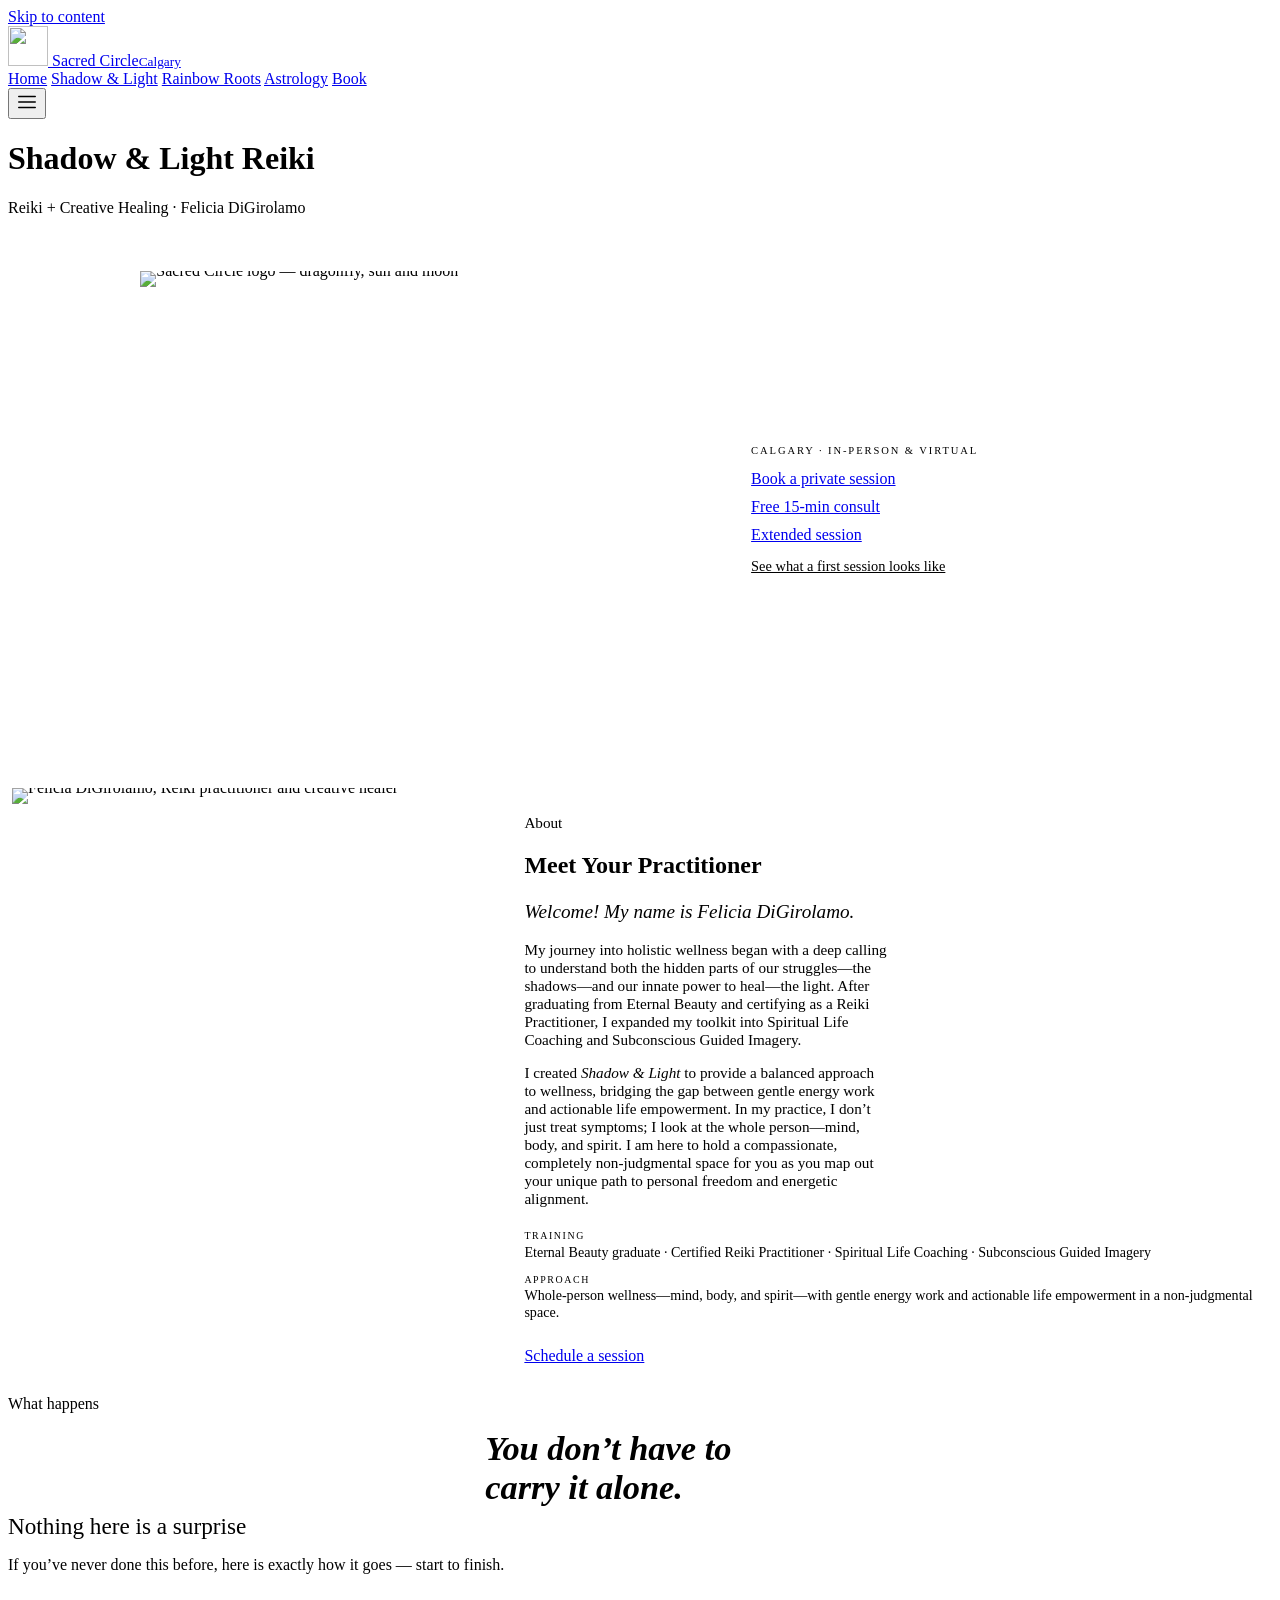
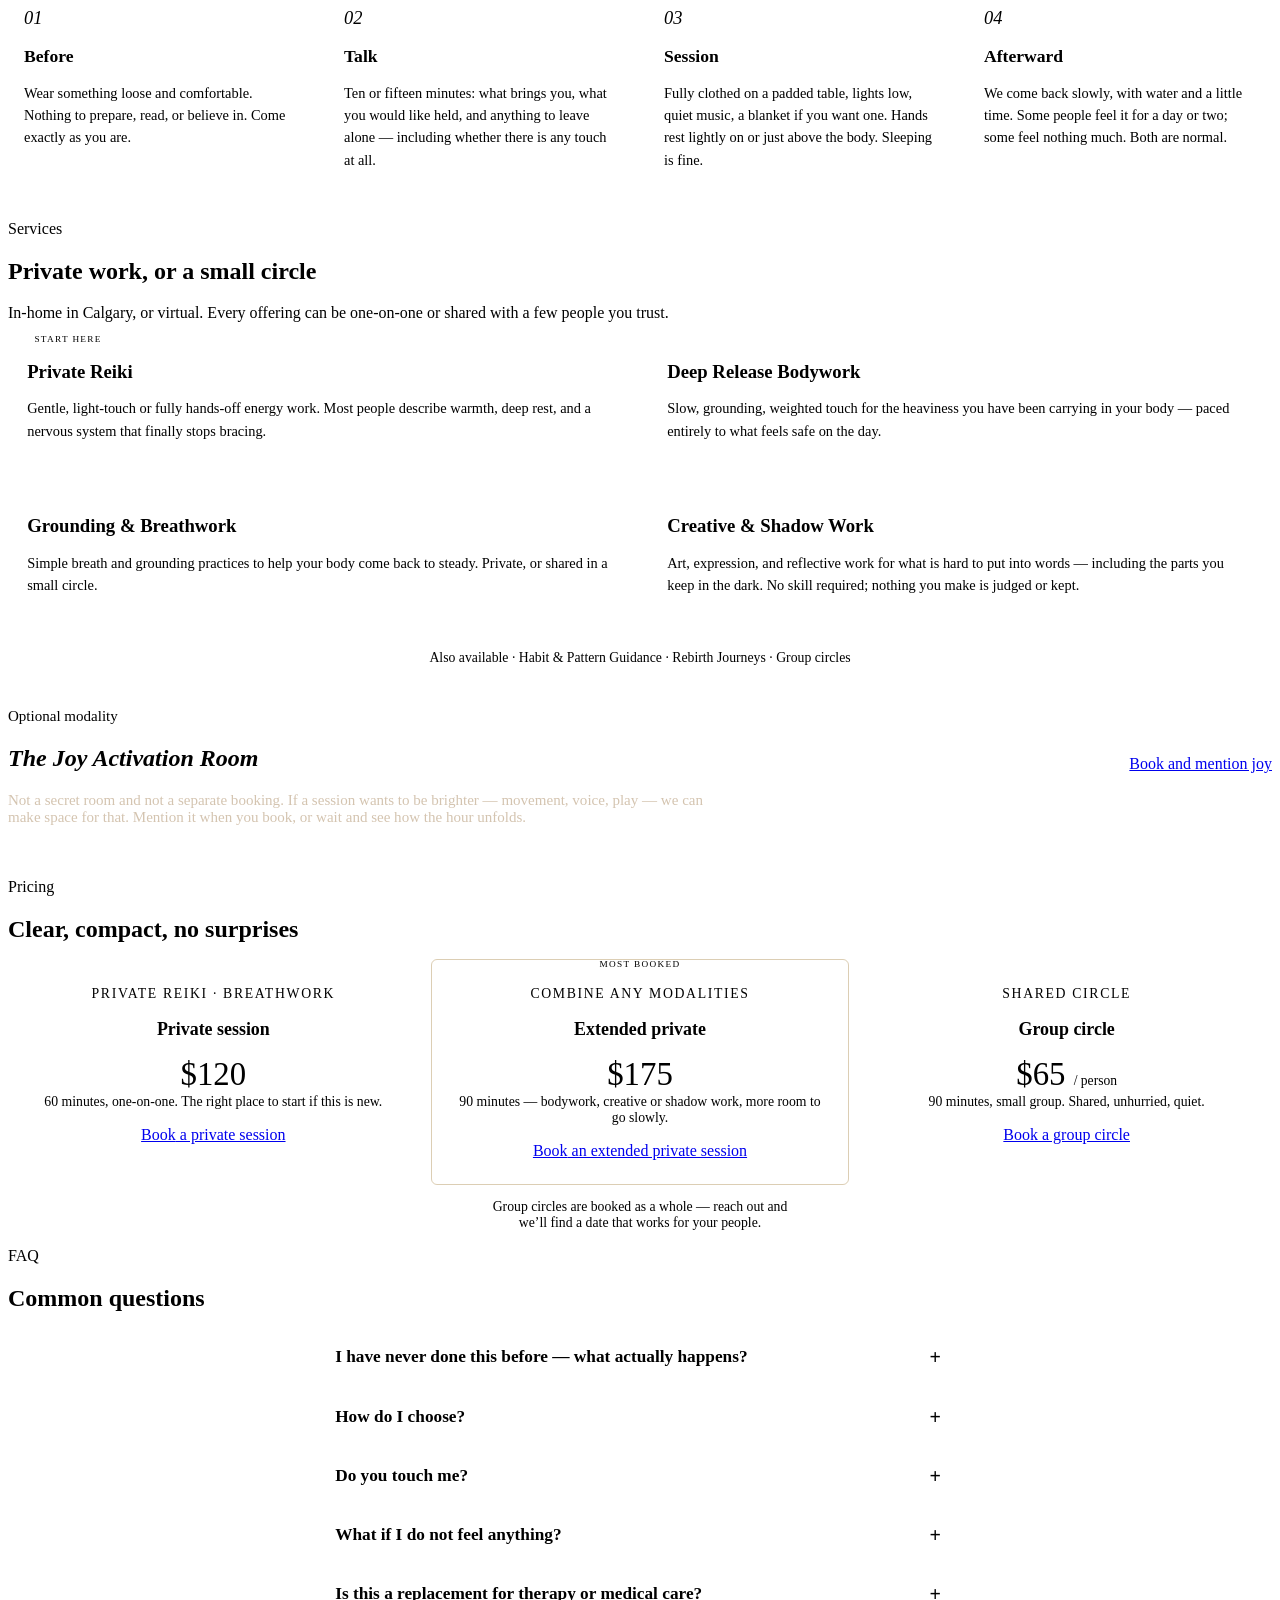
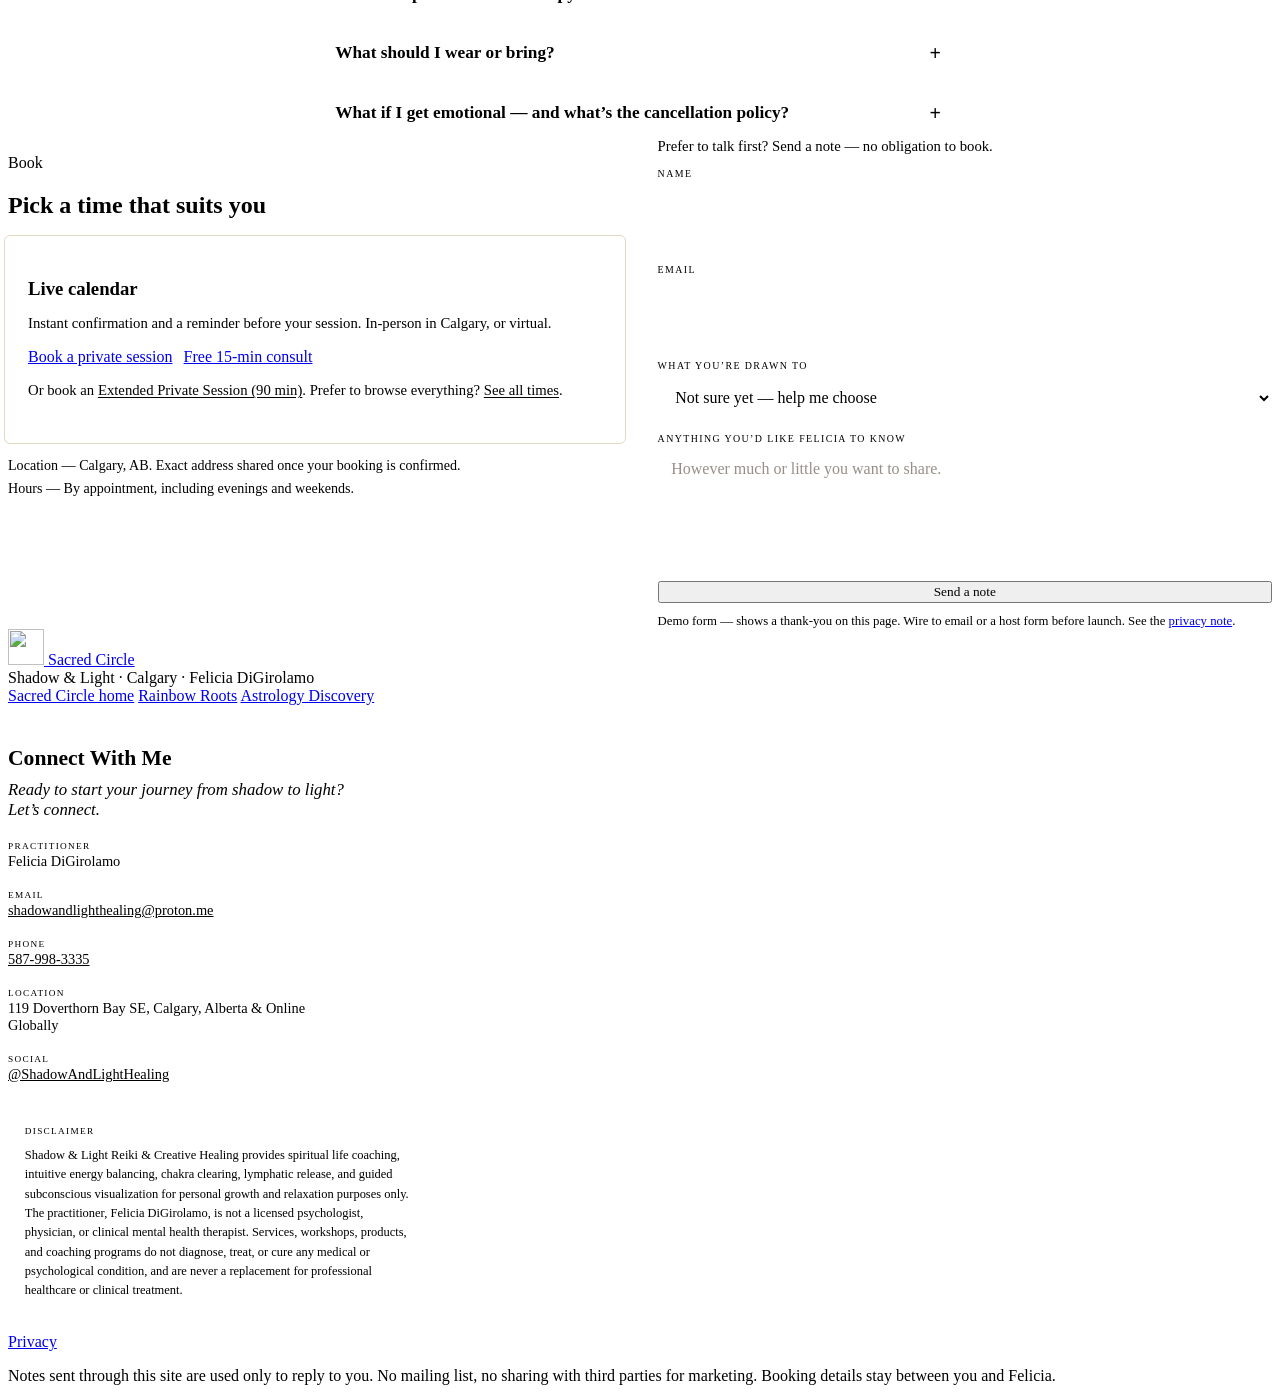
==== index.html @ b830b864 "Initial Sacred Circle site" ====
<!DOCTYPE html>
<html lang="en-CA">
<head>
<meta charset="utf-8">
<meta name="viewport" content="width=device-width, initial-scale=1">
<title>Shadow &amp; Light Reiki — Sacred Circle · Calgary</title>
<meta name="description" content="Trauma-informed Reiki, creative release, and grounding work in Calgary. Private sessions and small group circles with Felicia DiGirolamo. In-person and virtual.">
<meta name="theme-color" content="#ede2d0">
<link rel="icon" href="../assets/logo-sacred-circle-nav.jpeg" type="image/jpeg">
<link rel="preconnect" href="https://fonts.googleapis.com">
<link rel="preconnect" href="https://fonts.gstatic.com" crossorigin>
<link href="https://fonts.googleapis.com/css2?family=Cinzel:wght@400;500&family=Cormorant+Garamond:ital,wght@0,400;0,500;0,600;1,400;1,500;1,600&family=Jost:wght@300;400;500;600&display=swap" rel="stylesheet">
<link rel="stylesheet" href="../assets/site.css">
<style>

.sec-head .promise{font-style:italic;font-size:clamp(1.55rem,3.4vw,2.15rem);max-width:18ch;margin:0 auto .35rem}
.sec-head .subhead{font-family:var(--serif);font-weight:500;font-size:clamp(1.15rem,2.4vw,1.45rem);margin:.35rem auto .65rem;color:var(--ink)}
.hero{position:relative;text-align:left;padding:clamp(1.4rem,4vw,2.4rem) 0 clamp(1.6rem,4vw,2.2rem);min-height:0;overflow:hidden;background:var(--parchment)}
.hero-stage{width:var(--shell);margin:0 auto;display:grid;grid-template-columns:minmax(0,1.15fr) minmax(0,.85fr);gap:clamp(1.2rem,4vw,2.4rem);align-items:center}
.hero-logo{margin:0;line-height:0}
.hero-logo img{width:min(440px,100%);height:auto;display:block;margin-inline:auto}
.hero-copy{position:relative;z-index:1;padding:0;display:flex;flex-direction:column;align-items:flex-start;gap:.85rem}
.hero-actions{display:flex;flex-direction:column;gap:.65rem;align-items:stretch;width:100%;max-width:20rem;margin:0}
.hero-actions .btn{width:100%;justify-content:center}
.book-actions{display:flex;gap:.7rem;flex-wrap:wrap;margin-top:.15rem}
.book-alt{margin:.85rem 0 0;font-size:.88rem;color:var(--muted);line-height:1.55}
.book-alt a{color:var(--gold-deep);text-underline-offset:2px}
.hero-meta{margin:0;font-family:var(--display);font-size:.66rem;letter-spacing:.18em;text-transform:uppercase;color:var(--gold-deep)}
.hero-soft{margin:0;font-size:.9rem}
.hero-soft a{color:var(--gold-deep);font-weight:500}
.first{background:linear-gradient(180deg,var(--parchment) 0%,var(--parchment-2) 40%,var(--parchment-2) 70%,var(--parchment) 100%)}
.steps{display:grid;grid-template-columns:repeat(4,1fr);gap:1rem;list-style:none;padding:0;margin:0;counter-reset:step}
.step{padding:1.1rem 1rem 1.15rem;background:var(--cream);border:1px solid var(--line);border-radius:2px;box-shadow:none}
.step::before{counter-increment:step;content:counter(step,decimal-leading-zero);font-family:var(--serif);font-style:italic;font-size:1.15rem;color:var(--gold-mid);display:block;margin-bottom:.25rem}
.step h3{margin-bottom:.35rem;font-size:1.1rem}
.step p{color:var(--muted);font-size:.9rem;line-height:1.55}
.about{background:var(--parchment)}
.about-grid{display:grid;grid-template-columns:minmax(0,.78fr) minmax(0,1.22fr);gap:clamp(1.4rem,4vw,2.4rem);align-items:center}
.portrait{position:relative;margin:4px;border:1px solid var(--gold-mid);outline:1px solid var(--gold-mid);outline-offset:4px;background:var(--parchment-2);line-height:0;overflow:hidden}
.portrait-img{width:100%;height:auto;aspect-ratio:4/5;object-fit:cover;object-position:center 18%;display:block}
.about p{max-width:48ch;color:var(--ink);font-size:.95rem}
.about .lede-about{font-family:var(--serif);font-style:italic;font-size:1.2rem;line-height:1.4;color:var(--ink);margin-bottom:.85rem}
.meta-list{margin:1rem 0 1.2rem;padding:0;list-style:none;font-size:.88rem;color:var(--muted)}
.meta-list li{padding:.4rem 0;border-top:1px solid var(--line-soft)}
.meta-list li:last-child{border-bottom:1px solid var(--line-soft)}
.meta-list strong{display:block;font-family:var(--display);font-size:.62rem;letter-spacing:.16em;text-transform:uppercase;color:var(--gold-deep);font-weight:500;margin-bottom:.15rem}
.meta-list em{font-style:italic;color:var(--olive)}
.services{background:linear-gradient(180deg,var(--parchment) 0%,var(--parchment-2) 35%,var(--parchment-2) 100%)}
.svc-grid{display:grid;grid-template-columns:repeat(2,1fr);gap:1rem}
.svc{position:relative;background:var(--cream);border:1px solid var(--line);padding:1.25rem 1.2rem 1.3rem;border-radius:2px}
.svc--start{border-color:var(--gold-mid);background:linear-gradient(165deg,var(--cream-hi),var(--cream));box-shadow:var(--shadow)}
.svc-badge{position:absolute;top:-.55rem;left:1rem;background:var(--gold-deep);color:var(--cream-hi);font-family:var(--display);font-size:.58rem;letter-spacing:.14em;text-transform:uppercase;padding:.28rem .65rem;border-radius:2px;font-weight:500;border:1px solid var(--gold-mid)}
.svc h3{margin:.15rem 0 .4rem}
.svc p{color:var(--muted);font-size:.9rem;line-height:1.55}
.also{text-align:center;margin:1.15rem 0 0;font-size:.86rem;color:var(--muted)}
.also span{color:var(--gold-deep)}
.joy{background:radial-gradient(ellipse 50% 80% at 15% 50%,rgba(201,162,75,.18),transparent 60%),radial-gradient(ellipse 40% 70% at 90% 40%,rgba(232,196,176,.1),transparent 55%),linear-gradient(180deg,var(--charcoal-warm),var(--charcoal));color:var(--parchment);padding:clamp(1.7rem,4vw,2.25rem) 0}
.joy .eyebrow{color:var(--gold)}
.joy h2{color:var(--cream-hi);font-style:italic}
.joy-in{display:flex;align-items:center;justify-content:space-between;gap:1.4rem}
.joy-copy{max-width:44rem}
.joy p{color:#D4C4B0;font-size:.94rem;margin:.4rem 0 0}
.pricing{background:var(--parchment)}
.price-grid{display:grid;grid-template-columns:repeat(3,1fr);gap:1rem}
.price{background:var(--cream);border:1px solid var(--line);padding:1.4rem 1.1rem 1.3rem;text-align:center;border-radius:2px;position:relative}
.price--featured{border:1px solid var(--gold-mid);outline:1px solid rgba(154,116,40,.35);outline-offset:3px;background:linear-gradient(180deg,var(--cream-hi),var(--cream));box-shadow:var(--shadow)}
.price-tag{position:absolute;top:-.55rem;left:50%;transform:translateX(-50%);background:var(--gold-deep);color:var(--cream-hi);font-family:var(--display);font-size:.58rem;letter-spacing:.14em;text-transform:uppercase;padding:.28rem .7rem;border-radius:2px;white-space:nowrap;border:1px solid var(--gold-mid)}
.price h3{font-size:1.12rem}
.price-amt{font-family:var(--serif);font-size:2.05rem;margin:.25rem 0 .2rem;color:var(--ink);line-height:1}
.price-amt span{font-size:.85rem;color:var(--muted)}
.price p{color:var(--muted);font-size:.86rem;margin:0 0 1rem}
.price-map{font-family:var(--display);font-size:.58rem;letter-spacing:.12em;text-transform:uppercase;color:var(--gold-deep);margin:0 0 .35rem}
.price-note{text-align:center;color:var(--muted);font-size:.86rem;margin:1.15rem auto 0;max-width:46ch}
.faq{background:linear-gradient(180deg,var(--parchment) 0%,var(--parchment-2) 50%,var(--parchment) 100%)}
.faq-wrap{max-width:40rem;margin-inline:auto;display:flex;flex-direction:column;gap:.55rem}
.faq-item{background:var(--cream);border:1px solid var(--line);border-radius:2px;padding:0 .95rem}
.faq-item:focus-within{border-color:var(--gold-mid);box-shadow:0 0 0 1px rgba(154,116,40,.25)}
.faq-q{width:100%;display:flex;justify-content:space-between;align-items:center;gap:1.2rem;text-align:left;background:none;border:0;padding:.95rem 0;cursor:pointer;font-family:var(--serif);font-weight:600;font-size:1.08rem;color:var(--ink);min-height:48px}
.faq-q:hover{color:var(--gold-deep)}
.faq-q:focus-visible{outline:2px solid var(--gold-mid);outline-offset:2px}
.faq-ico{color:var(--gold-mid);font-size:1.25rem;line-height:1;flex:none;width:1.2rem;text-align:center}
.faq-a{color:var(--muted);font-size:.94rem;line-height:1.65;margin:0 0 .95rem;max-width:58ch}
.faq-a[hidden]{display:none}
.faq-item h3{margin:0;font-size:inherit;font-weight:inherit}
.book{background:linear-gradient(180deg,var(--parchment),rgba(232,196,176,.35) 45%,var(--parchment-2))}
.book-grid{display:grid;grid-template-columns:1fr 1fr;gap:clamp(1.3rem,4vw,2.2rem);align-items:start}
.cal-card{background:var(--cream-hi);border:1px solid var(--gold-mid);outline:1px solid rgba(154,116,40,.28);outline-offset:3px;padding:1.3rem 1.25rem 1.35rem;border-radius:2px}
.cal-card h3{margin-bottom:.35rem}
.cal-card p{color:var(--muted);font-size:.92rem;margin-bottom:1rem}
.field{display:flex;flex-direction:column;gap:.3rem;margin-bottom:.85rem}
.field label{font-family:var(--display);font-size:.62rem;letter-spacing:.14em;text-transform:uppercase;color:var(--gold-deep)}
.field input,.field select,.field textarea{font-family:var(--sans);font-size:1rem;padding:.7rem .85rem;border:1px solid var(--line);background:var(--cream);border-radius:2px;color:var(--ink);min-height:44px;width:100%;transition:border-color .15s ease,box-shadow .15s ease}
.field input:focus,.field select:focus,.field textarea:focus{outline:none;border-color:var(--gold-mid);box-shadow:0 0 0 2px rgba(154,116,40,.22)}
.field input::placeholder,.field textarea::placeholder{color:rgba(95,83,70,.65)}
.field textarea{resize:vertical;min-height:96px}
.form-btn{width:100%;font-family:var(--sans)}
.form-note{font-size:.8rem;color:var(--muted);margin:.7rem 0 0}
.sent{background:var(--cream);border:1px solid var(--gold-mid);padding:1.3rem 1.2rem;border-radius:2px;color:var(--ink)}
.sent[hidden]{display:none}
.sent h3{margin-bottom:.4rem}
.detail{margin-top:1.1rem;font-size:.88rem;color:var(--muted);display:flex;flex-direction:column;gap:.35rem}
.detail strong{color:var(--ink);font-weight:500}
@media (max-width:860px){
  .steps{grid-template-columns:repeat(2,1fr)}
  .about-grid,.book-grid,.joy-in,.price-grid{grid-template-columns:1fr}
  .joy-in{align-items:flex-start}
  .price--featured{outline-offset:2px}
}
@media (max-width:720px){
  .svc-grid,.steps{grid-template-columns:1fr}
  .hero-stage{grid-template-columns:1fr;text-align:center}
  .hero-copy{align-items:center}
  .hero-actions{max-width:22rem;margin-inline:auto}
  .hero-actions .btn{width:100%}
  .portrait{outline-offset:3px;margin:3px}
}


.snl-legals{margin-top:1.35rem;padding-top:1.2rem;border-top:1px solid var(--line-soft)}
.snl-legals h2{font-family:var(--serif);font-size:1.35rem;margin:0 0 .55rem;font-weight:600}
.snl-legals .lede{font-family:var(--serif);font-style:italic;font-size:1.05rem;margin:0 0 1rem;color:var(--ink);max-width:42ch}
.snl-contact{list-style:none;padding:0;margin:0 0 1.25rem;display:grid;gap:.55rem;font-size:.9rem;color:var(--muted);max-width:46ch}
.snl-contact li{padding:.35rem 0;border-top:1px solid var(--line-soft)}
.snl-contact li:last-child{border-bottom:1px solid var(--line-soft)}
.snl-contact strong{display:block;font-family:var(--display);font-size:.58rem;letter-spacing:.14em;text-transform:uppercase;color:var(--gold-deep);font-weight:500;margin-bottom:.12rem}
.snl-contact a{color:var(--gold-deep)}
.snl-disclaimer{margin:0;padding:1rem 1.05rem;background:var(--cream);border:1px solid var(--line);border-radius:2px;font-size:.78rem;line-height:1.55;color:var(--muted);max-width:62ch}
.snl-disclaimer strong{display:block;font-family:var(--display);font-size:.58rem;letter-spacing:.14em;text-transform:uppercase;color:var(--gold-deep);font-weight:500;margin-bottom:.45rem}

</style>
</head>
<body>
<a class="skip" href="#main">Skip to content</a>
<div class="grain" aria-hidden="true"></div>

<header class="nav">
  <div class="nav-in">
    <a class="brand" href="../index.html" aria-label="Sacred Circle, home">
      <img src="../assets/logo-sacred-circle-nav.jpeg" width="40" height="40" alt="">
      <span class="brand-txt">Sacred Circle<small>Calgary</small></span>
    </a>
    <nav class="nav-links" aria-label="Main">
      <a href="../index.html">Home</a>
      <a href="index.html" aria-current="page">Shadow &amp; Light</a>
      <a href="../rainbow-roots/index.html">Rainbow Roots</a>
      <a href="../astrology/index.html">Astrology</a>
      <a class="nav-cta" href="#book">Book</a>
    </nav>
    <button class="burger" type="button" id="burger" aria-label="Open menu" aria-expanded="false" aria-controls="mobile-panel">
      <svg viewBox="0 0 24 24" width="22" height="22" fill="none" stroke="currentColor" stroke-width="1.6" aria-hidden="true">
        <path d="M3 6h18M3 12h18M3 18h18" stroke-linecap="round"/>
      </svg>
    </button>
  </div>
  <div class="mobile-panel" id="mobile-panel" hidden>
    <div class="shell">
      <a href="../index.html">Home</a>
      <a href="index.html" aria-current="page">Shadow &amp; Light</a>
      <a href="../rainbow-roots/index.html">Rainbow Roots</a>
      <a href="../astrology/index.html">Astrology</a>
      <a href="#first">What happens</a>
      <a href="#about">About</a>
      <a href="#services">Services</a>
      <a href="#pricing">Pricing</a>
      <a href="#book">Book a session</a>
    </div>
  </div>
</header>

<div class="biz-bar">
  <div class="biz-bar-in">
    <h1>Shadow &amp; Light Reiki</h1>
    <p class="promise-line">Reiki + Creative Healing · Felicia DiGirolamo</p>
  </div>
</div>

<main id="main">

  <section class="hero" id="top">
    <div class="hero-stage">
      <figure class="hero-logo">
        <img src="../assets/brand.jpeg" width="740" height="803" alt="Sacred Circle logo — dragonfly, sun and moon">
      </figure>
      <div class="hero-copy">
        <p class="hero-meta">Calgary · In-person &amp; virtual</p>
        <div class="hero-actions">
          <a class="btn btn-solid" href="https://cal.com/shadowandlight/private-session" target="_blank" rel="noopener noreferrer">Book a private session</a>
          <a class="btn btn-ghost" href="https://cal.com/shadowandlight/15min" target="_blank" rel="noopener noreferrer">Free 15‑min consult</a>
          <a class="btn btn-ghost" href="https://cal.com/shadowandlight/extended-private-session" target="_blank" rel="noopener noreferrer">Extended session</a>
        </div>
        <p class="hero-soft"><a href="#first">See what a first session looks like</a></p>
      </div>
    </div>
  </section>

  <section class="about" id="about">
    <div class="shell about-grid">
      <div class="portrait">
        <img class="portrait-img" src="../assets/felicia.jpg" width="640" height="800" alt="Felicia DiGirolamo, Reiki practitioner and creative healer">
      </div>
      <div>
        <p class="eyebrow">About</p>
        <h2>Meet Your Practitioner</h2>
        <p class="lede-about">Welcome! My name is Felicia DiGirolamo.</p>
        <p>My journey into holistic wellness began with a deep calling to understand both the hidden parts of our struggles&mdash;the shadows&mdash;and our innate power to heal&mdash;the light. After graduating from Eternal Beauty and certifying as a Reiki Practitioner, I expanded my toolkit into Spiritual Life Coaching and Subconscious Guided Imagery.</p>
        <p>I created <em>Shadow &amp; Light</em> to provide a balanced approach to wellness, bridging the gap between gentle energy work and actionable life empowerment. In my practice, I don&rsquo;t just treat symptoms; I look at the whole person&mdash;mind, body, and spirit. I am here to hold a compassionate, completely non-judgmental space for you as you map out your unique path to personal freedom and energetic alignment.</p>
        <ul class="meta-list">
          <li>
            <strong>Training</strong>
            Eternal Beauty graduate · Certified Reiki Practitioner · Spiritual Life Coaching · Subconscious Guided Imagery
          </li>
          <li>
            <strong>Approach</strong>
            Whole-person wellness&mdash;mind, body, and spirit&mdash;with gentle energy work and actionable life empowerment in a non-judgmental space.
          </li>
        </ul>
        <a class="btn btn-solid" href="#book">Schedule a session</a>
      </div>
    </div>
  </section>

  <section class="first" id="first">
    <div class="shell">
      <div class="sec-head">
        <p class="eyebrow">What happens</p>
        <h2 class="promise">You don&rsquo;t have to carry it alone.</h2>
        <div class="ornament" aria-hidden="true"><i></i><b></b><i></i></div>
        <h3 class="subhead">Nothing here is a surprise</h3>
        <p>If you’ve never done this before, here is exactly how it goes — start to finish.</p>
      </div>
      <ol class="steps">
        <li class="step">
          <h3>Before</h3>
          <p>Wear something loose and comfortable. Nothing to prepare, read, or believe in. Come exactly as you are.</p>
        </li>
        <li class="step">
          <h3>Talk</h3>
          <p>Ten or fifteen minutes: what brings you, what you would like held, and anything to leave alone — including whether there is any touch at all.</p>
        </li>
        <li class="step">
          <h3>Session</h3>
          <p>Fully clothed on a padded table, lights low, quiet music, a blanket if you want one. Hands rest lightly on or just above the body. Sleeping is fine.</p>
        </li>
        <li class="step">
          <h3>Afterward</h3>
          <p>We come back slowly, with water and a little time. Some people feel it for a day or two; some feel nothing much. Both are normal.</p>
        </li>
      </ol>
    </div>
  </section>

  <section class="services" id="services">
    <div class="shell">
      <div class="sec-head">
        <p class="eyebrow">Services</p>
        <h2>Private work, or a small circle</h2>
        <div class="ornament" aria-hidden="true"><i></i><b></b><i></i></div>
        <p>In-home in Calgary, or virtual. Every offering can be one-on-one or shared with a few people you trust.</p>
      </div>
      <div class="svc-grid">
        <article class="svc svc--start">
          <span class="svc-badge">Start here</span>
          <h3>Private Reiki</h3>
          <p>Gentle, light-touch or fully hands-off energy work. Most people describe warmth, deep rest, and a nervous system that finally stops bracing.</p>
        </article>
        <article class="svc">
          <h3>Deep Release Bodywork</h3>
          <p>Slow, grounding, weighted touch for the heaviness you have been carrying in your body — paced entirely to what feels safe on the day.</p>
        </article>
        <article class="svc">
          <h3>Grounding &amp; Breathwork</h3>
          <p>Simple breath and grounding practices to help your body come back to steady. Private, or shared in a small circle.</p>
        </article>
        <article class="svc">
          <h3>Creative &amp; Shadow Work</h3>
          <p>Art, expression, and reflective work for what is hard to put into words — including the parts you keep in the dark. No skill required; nothing you make is judged or kept.</p>
        </article>
      </div>
      <p class="also">Also available <span>·</span> Habit &amp; Pattern Guidance <span>·</span> Rebirth Journeys <span>·</span> Group circles</p>
    </div>
  </section>

  <section class="joy" aria-labelledby="joy-title">
    <div class="shell joy-in">
      <div class="joy-copy">
        <p class="eyebrow">Optional modality</p>
        <h2 id="joy-title">The Joy Activation Room</h2>
        <p>Not a secret room and not a separate booking. If a session wants to be brighter — movement, voice, play — we can make space for that. Mention it when you book, or wait and see how the hour unfolds.</p>
      </div>
      <a class="btn btn-on-dark" href="#book">Book and mention joy</a>
    </div>
  </section>

  <section class="pricing" id="pricing">
    <div class="shell">
      <div class="sec-head">
        <p class="eyebrow">Pricing</p>
        <h2>Clear, compact, no surprises</h2>
        <div class="ornament" aria-hidden="true"><i></i><b></b><i></i></div>
      </div>
      <div class="price-grid">
        <div class="price">
          <p class="price-map">Private Reiki · Breathwork</p>
          <h3>Private session</h3>
          <div class="price-amt">$120</div>
          <p>60 minutes, one-on-one. The right place to start if this is new.</p>
          <a class="btn btn-ghost" href="https://cal.com/shadowandlight/private-session" target="_blank" rel="noopener noreferrer">Book<span class="vh"> a private session</span></a>
        </div>
        <div class="price price--featured">
          <div class="price-tag">Most booked</div>
          <p class="price-map">Combine any modalities</p>
          <h3>Extended private</h3>
          <div class="price-amt">$175</div>
          <p>90 minutes — bodywork, creative or shadow work, more room to go slowly.</p>
          <a class="btn btn-solid" href="https://cal.com/shadowandlight/extended-private-session" target="_blank" rel="noopener noreferrer">Book<span class="vh"> an extended private session</span></a>
        </div>
        <div class="price">
          <p class="price-map">Shared circle</p>
          <h3>Group circle</h3>
          <div class="price-amt">$65 <span>/ person</span></div>
          <p>90 minutes, small group. Shared, unhurried, quiet.</p>
          <a class="btn btn-ghost" href="#book">Book<span class="vh"> a group circle</span></a>
        </div>
      </div>
      <p class="price-note">Group circles are booked as a whole — reach out and we’ll find a date that works for your people.</p>
    </div>
  </section>

  <section class="faq" id="faq">
    <div class="shell">
      <div class="sec-head">
        <p class="eyebrow">FAQ</p>
        <h2>Common questions</h2>
        <div class="ornament" aria-hidden="true"><i></i><b></b><i></i></div>
      </div>
      <div class="faq-wrap">
        <div class="faq-item">
          <h3><button class="faq-q" type="button" aria-expanded="false" aria-controls="faq-a-1">
            <span>I have never done this before — what actually happens?</span>
            <span class="faq-ico" aria-hidden="true">+</span>
          </button></h3>
          <p class="faq-a" id="faq-a-1" hidden>You stay fully clothed on a padded table with the lights low and quiet music playing. We talk for ten or fifteen minutes first, then the hands-on part runs about forty-five minutes, then we come back slowly. That is the whole thing.</p>
        </div>
        <div class="faq-item">
          <h3><button class="faq-q" type="button" aria-expanded="false" aria-controls="faq-a-2">
            <span>How do I choose?</span>
            <span class="faq-ico" aria-hidden="true">+</span>
          </button></h3>
          <p class="faq-a" id="faq-a-2" hidden>If this is new, start with a 60-minute private Reiki session. If you already know you want more time — or to combine bodywork, breath, creative or shadow work — book the 90-minute extended session. Group circles are for a few people who want to share the room. Unsure? Send a note and Felicia will help you pick.</p>
        </div>
        <div class="faq-item">
          <h3><button class="faq-q" type="button" aria-expanded="false" aria-controls="faq-a-3">
            <span>Do you touch me?</span>
            <span class="faq-ico" aria-hidden="true">+</span>
          </button></h3>
          <p class="faq-a" id="faq-a-3" hidden>Only if you want me to, and only where you have agreed. Reiki works with hands resting lightly on the body, hovering just above it, or entirely hands-off — all three are equally valid. You can change your mind partway through and we simply adjust.</p>
        </div>
        <div class="faq-item">
          <h3><button class="faq-q" type="button" aria-expanded="false" aria-controls="faq-a-4">
            <span>What if I do not feel anything?</span>
            <span class="faq-ico" aria-hidden="true">+</span>
          </button></h3>
          <p class="faq-a" id="faq-a-4" hidden>That happens often and it is completely fine. Some people feel warmth, tingling, heaviness, or tears; others just feel like they had a very good nap. You do not need a dramatic experience for the session to have been worthwhile.</p>
        </div>
        <div class="faq-item">
          <h3><button class="faq-q" type="button" aria-expanded="false" aria-controls="faq-a-5">
            <span>Is this a replacement for therapy or medical care?</span>
            <span class="faq-ico" aria-hidden="true">+</span>
          </button></h3>
          <p class="faq-a" id="faq-a-5" hidden>No — and I will never suggest otherwise. This work sits alongside medical, psychological, and physiotherapy care rather than replacing any of it. If something comes up that belongs with a licensed professional, I will say so plainly.</p>
        </div>
        <div class="faq-item">
          <h3><button class="faq-q" type="button" aria-expanded="false" aria-controls="faq-a-6">
            <span>What should I wear or bring?</span>
            <span class="faq-ico" aria-hidden="true">+</span>
          </button></h3>
          <p class="faq-a" id="faq-a-6" hidden>Comfortable, loose clothing you can lie down in. Shoes, glasses, and bulky jewellery come off. Bring water for afterward if you like — otherwise, nothing at all.</p>
        </div>
        <div class="faq-item">
          <h3><button class="faq-q" type="button" aria-expanded="false" aria-controls="faq-a-7">
            <span>What if I get emotional — and what’s the cancellation policy?</span>
            <span class="faq-ico" aria-hidden="true">+</span>
          </button></h3>
          <p class="faq-a" id="faq-a-7" hidden>Tears, shaking, laughing, or going very quiet are all ordinary ways a body lets go. We can pause or stop whenever you want. For cancellations, twenty-four hours’ notice is appreciated so the time can be offered to someone else. Life happens — if something goes sideways, just tell me.</p>
        </div>
      </div>
    </div>
  </section>

  <section class="book" id="book">
    <div class="shell book-grid">
      <div>
        <p class="eyebrow">Book</p>
        <h2>Pick a time that suits you</h2>
        <div class="ornament" aria-hidden="true" style="justify-content:flex-start;margin:.7rem 0 1rem"><i></i><b></b><i></i></div>
        <div class="cal-card">
          <h3>Live calendar</h3>
          <p>Instant confirmation and a reminder before your session. In-person in Calgary, or virtual.</p>
          <div class="book-actions">
            <a class="btn btn-solid" href="https://cal.com/shadowandlight/private-session" target="_blank" rel="noopener noreferrer">Book a private session</a>
            <a class="btn btn-ghost" href="https://cal.com/shadowandlight/15min" target="_blank" rel="noopener noreferrer">Free 15‑min consult</a>
          </div>
          <p class="book-alt">Or book an <a href="https://cal.com/shadowandlight/extended-private-session" target="_blank" rel="noopener noreferrer">Extended Private Session (90&nbsp;min)</a>. Prefer to browse everything? <a href="https://cal.com/shadowandlight" target="_blank" rel="noopener noreferrer">See all times</a>.</p>
        </div>
        <div class="detail">
          <div><strong>Location</strong> — Calgary, AB. Exact address shared once your booking is confirmed.</div>
          <div><strong>Hours</strong> — By appointment, including evenings and weekends.</div>
        </div>
      </div>
      <div>
        <div class="sent" id="form-sent" hidden tabindex="-1">
          <h3>Thank you</h3>
          <p>Felicia will reach out soon. If it’s easier, you’re always welcome to book directly using the calendar.</p>
        </div>
        <form id="contact-form">
          <p style="margin:0 0 .85rem;color:var(--muted);font-size:.92rem">Prefer to talk first? Send a note — no obligation to book.</p>
          <div class="field">
            <label for="f-name">Name</label>
            <input id="f-name" name="name" type="text" autocomplete="name" required>
          </div>
          <div class="field">
            <label for="f-email">Email</label>
            <input id="f-email" name="email" type="email" autocomplete="email" required>
          </div>
          <div class="field">
            <label for="f-session">What you’re drawn to</label>
            <select id="f-session" name="session">
              <option value="">Not sure yet — help me choose</option>
              <option value="reiki">Private Reiki</option>
              <option value="extended">Extended private (combine modalities)</option>
              <option value="bodywork">Deep Release Bodywork</option>
              <option value="breathwork">Grounding &amp; Breathwork</option>
              <option value="creative">Creative &amp; Shadow Work</option>
              <option value="joy">Joy Activation Room</option>
              <option value="group">Group circle</option>
            </select>
          </div>
          <div class="field">
            <label for="f-msg">Anything you’d like Felicia to know</label>
            <textarea id="f-msg" name="message" rows="3" placeholder="However much or little you want to share."></textarea>
          </div>
          <button class="btn btn-solid form-btn" type="submit" id="form-btn">Send a note</button>
          <p class="form-note">Demo form — shows a thank-you on this page. Wire to email or a host form before launch. See the <a href="#privacy">privacy note</a>.</p>
        </form>
      </div>
    </div>
  </section>
</main>

<footer class="foot">
  <div class="shell">
    <div class="foot-top">
      <a class="foot-brand" href="../index.html">
        <img src="../assets/logo-sacred-circle-nav.jpeg" width="36" height="36" alt="">
        <span>Sacred Circle</span>
      </a>
      <div class="foot-meta">Shadow &amp; Light · Calgary · Felicia DiGirolamo</div>
    </div>
    <nav class="foot-nav" aria-label="Footer">
      <a href="../index.html">Sacred Circle home</a>
      <a href="../rainbow-roots/index.html">Rainbow Roots</a>
      <a href="../astrology/index.html">Astrology Discovery</a>
    </nav>

    <div class="snl-legals" id="connect">
      <h2>Connect With Me</h2>
      <p class="lede">Ready to start your journey from shadow to light? Let&rsquo;s connect.</p>
      <ul class="snl-contact">
        <li>
          <strong>Practitioner</strong>
          Felicia DiGirolamo
        </li>
        <li>
          <strong>Email</strong>
          <a href="mailto:shadowandlighthealing@proton.me">shadowandlighthealing@proton.me</a>
        </li>
        <li>
          <strong>Phone</strong>
          <a href="tel:+15879983335">587-998-3335</a>
        </li>
        <li>
          <strong>Location</strong>
          119 Doverthorn Bay SE, Calgary, Alberta &amp; Online Globally
        </li>
        <li>
          <strong>Social</strong>
          <a href="https://www.instagram.com/ShadowAndLightHealing" target="_blank" rel="noopener noreferrer">@ShadowAndLightHealing</a>
        </li>
      </ul>
      <p class="snl-disclaimer" id="disclaimer">
        <strong>Disclaimer</strong>
        Shadow &amp; Light Reiki &amp; Creative Healing provides spiritual life coaching, intuitive energy balancing, chakra clearing, lymphatic release, and guided subconscious visualization for personal growth and relaxation purposes only. The practitioner, Felicia DiGirolamo, is not a licensed psychologist, physician, or clinical mental health therapist. Services, workshops, products, and coaching programs do not diagnose, treat, or cure any medical or psychological condition, and are never a replacement for professional healthcare or clinical treatment.
      </p>
    </div>

    <p class="foot-privacy"><a href="#privacy">Privacy</a></p>
    <div id="privacy">
      Notes sent through this site are used only to reply to you. No mailing list, no sharing with third parties for marketing. Booking details stay between you and Felicia.
    </div>
  </div>
</footer>

<script src="../assets/nav.js"></script>
<script>
(function () {
  'use strict';
  var questions = Array.prototype.slice.call(document.querySelectorAll('.faq-q'));
  questions.forEach(function (btn) {
    btn.addEventListener('click', function () {
      var wasOpen = btn.getAttribute('aria-expanded') === 'true';
      questions.forEach(function (other) {
        other.setAttribute('aria-expanded', 'false');
        other.querySelector('.faq-ico').textContent = '+';
        document.getElementById(other.getAttribute('aria-controls')).hidden = true;
      });
      if (!wasOpen) {
        btn.setAttribute('aria-expanded', 'true');
        btn.querySelector('.faq-ico').textContent = '−';
        document.getElementById(btn.getAttribute('aria-controls')).hidden = false;
      }
    });
  });
  var form = document.getElementById('contact-form');
  var sent = document.getElementById('form-sent');
  form.addEventListener('submit', function (e) {
    e.preventDefault();
    form.hidden = true;
    sent.hidden = false;
    sent.focus();
  });
})();
</script>
</body>
</html>
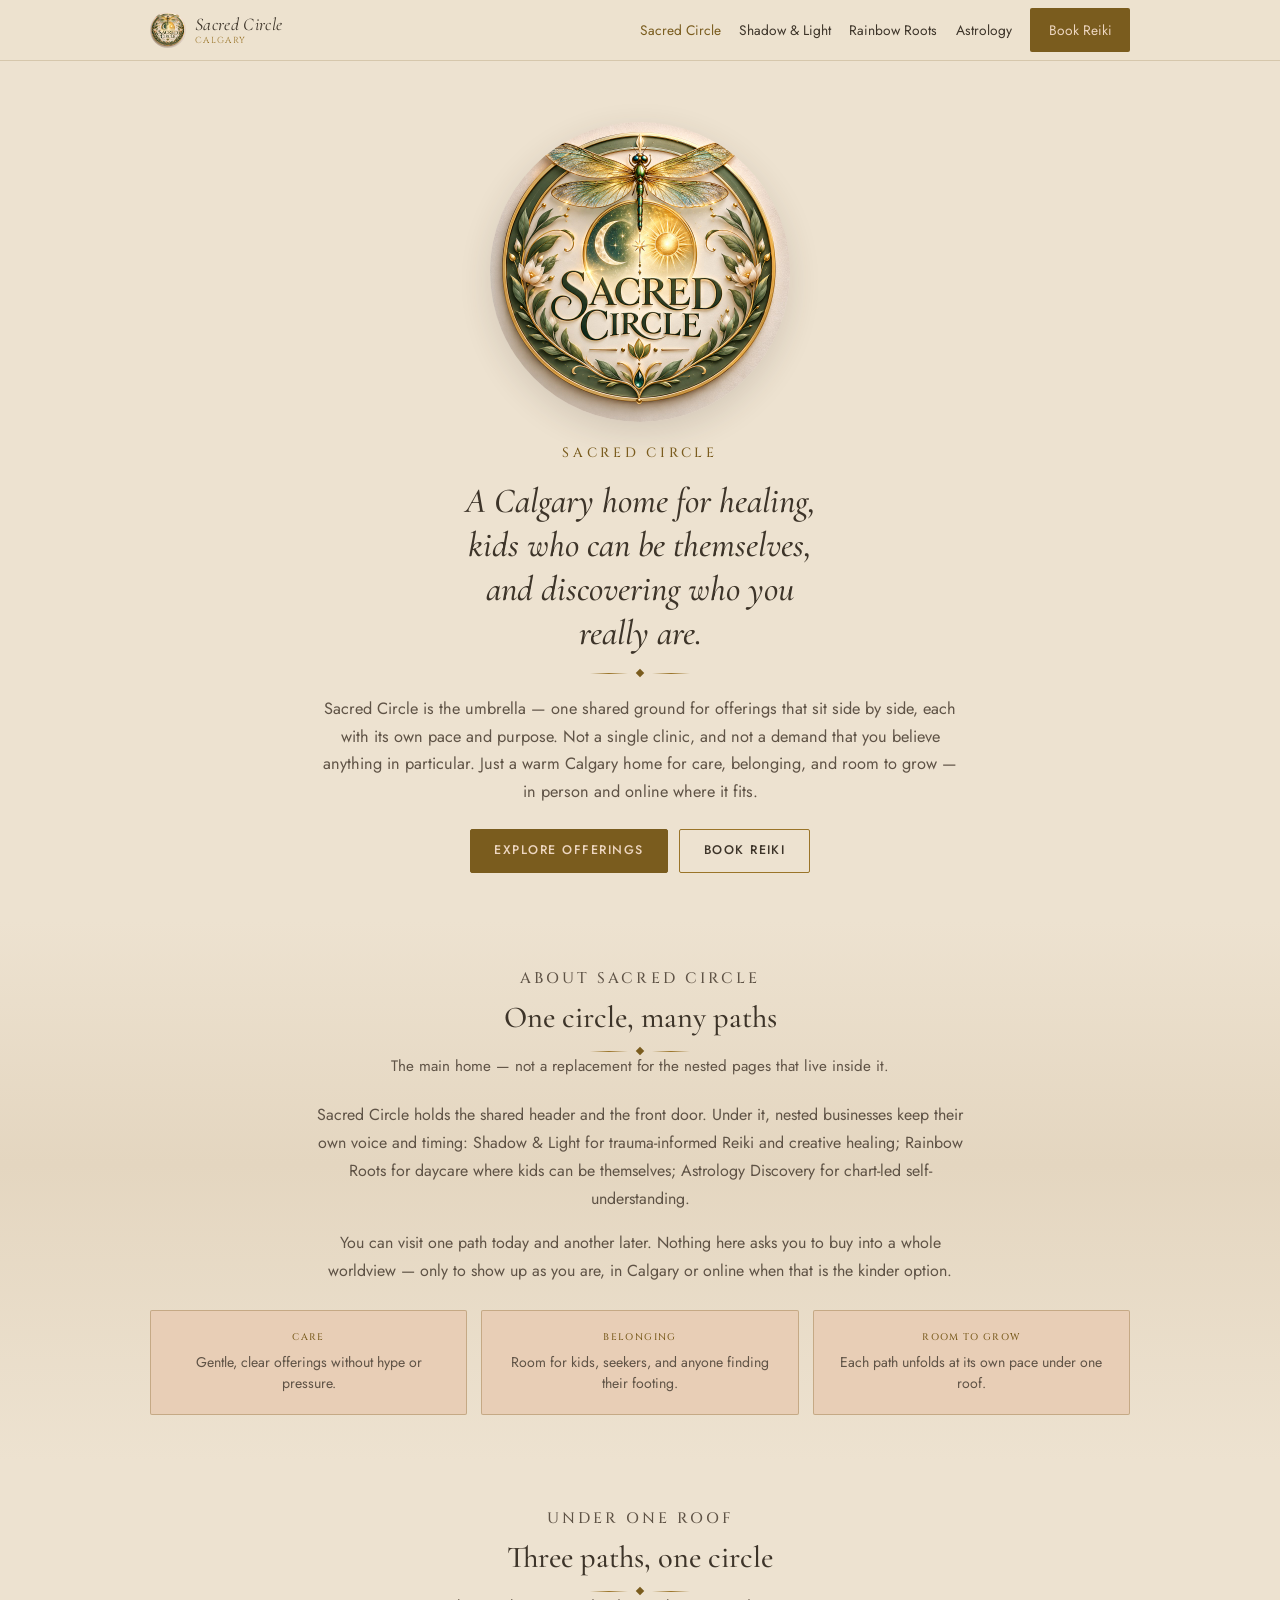
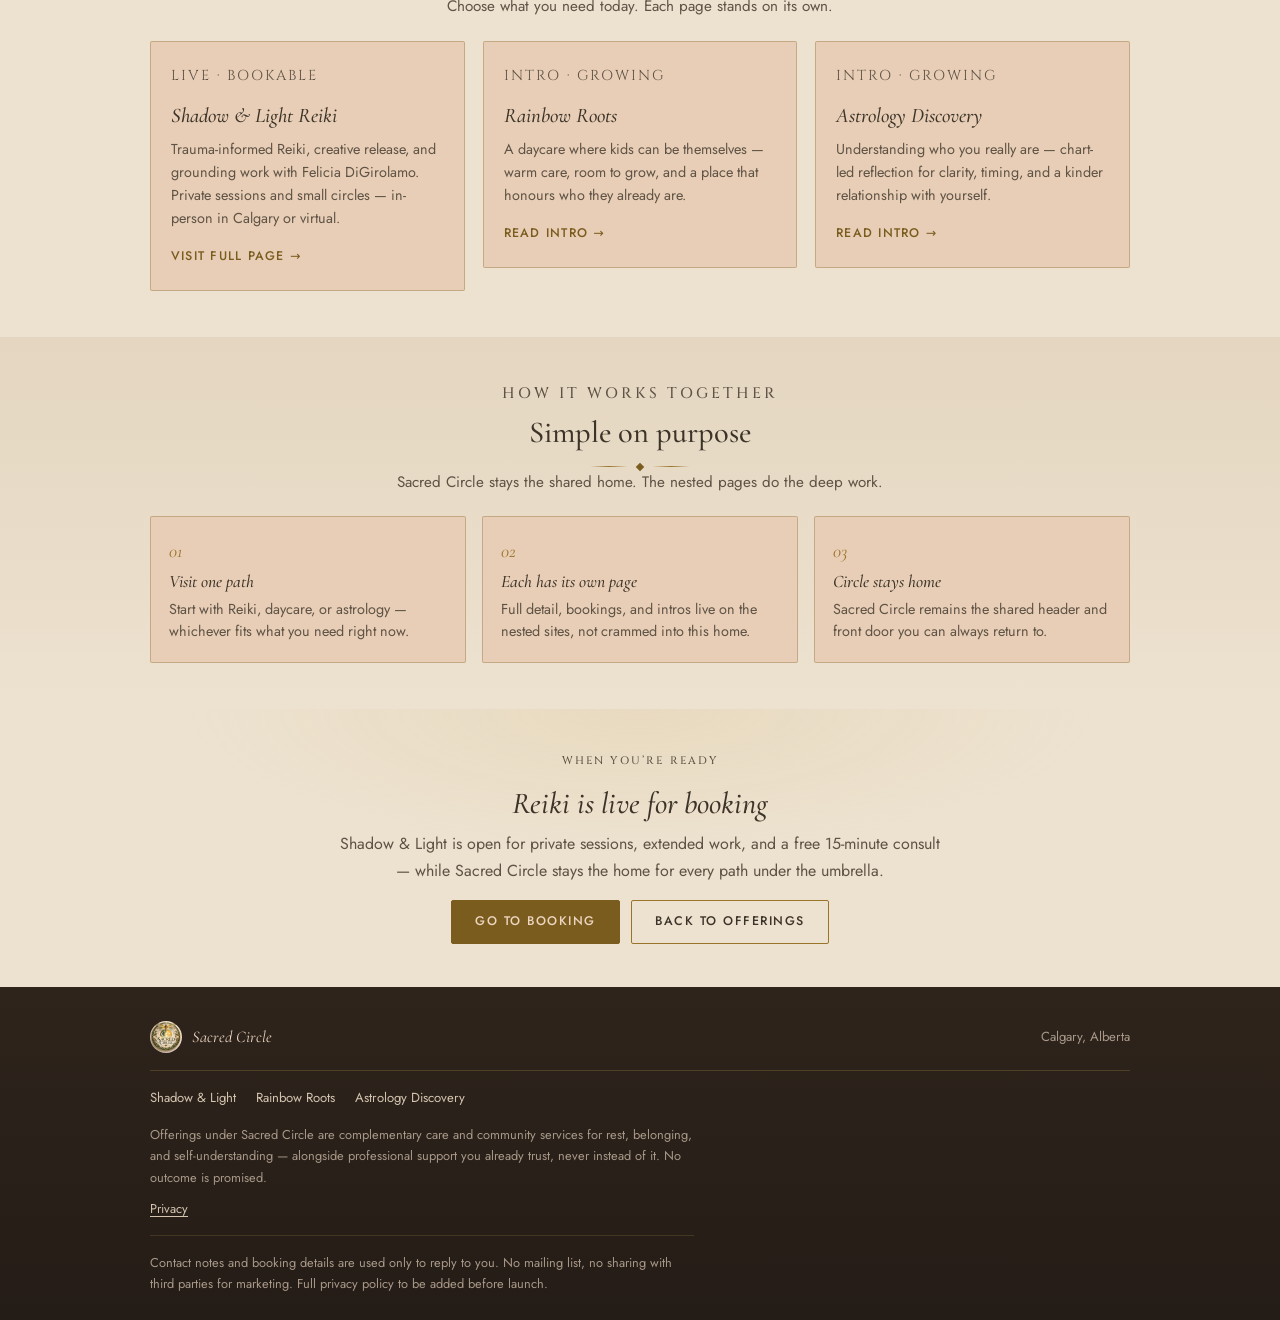
==== commit 1322bdb9: "fix root index.html: Sacred Circle brand homepage (not Shadow & Light) Replace mistaken S&L root pag" ====
--- a/index.html
+++ b/index.html
@@ -3,130 +3,120 @@
 <head>
 <meta charset="utf-8">
 <meta name="viewport" content="width=device-width, initial-scale=1">
-<title>Shadow &amp; Light Reiki — Sacred Circle · Calgary</title>
-<meta name="description" content="Trauma-informed Reiki, creative release, and grounding work in Calgary. Private sessions and small group circles with Felicia DiGirolamo. In-person and virtual.">
+<title>Sacred Circle — Calgary home for healing, kids &amp; self-discovery</title>
+<meta name="description" content="Sacred Circle is a Calgary umbrella for Shadow &amp; Light Reiki, Rainbow Roots daycare, and Astrology Discovery — separate offerings under one warm home.">
 <meta name="theme-color" content="#ede2d0">
-<link rel="icon" href="../assets/logo-sacred-circle-nav.jpeg" type="image/jpeg">
+<link rel="icon" href="assets/logo-sacred-circle-nav.jpeg" type="image/jpeg">
 <link rel="preconnect" href="https://fonts.googleapis.com">
 <link rel="preconnect" href="https://fonts.gstatic.com" crossorigin>
 <link href="https://fonts.googleapis.com/css2?family=Cinzel:wght@400;500&family=Cormorant+Garamond:ital,wght@0,400;0,500;0,600;1,400;1,500;1,600&family=Jost:wght@300;400;500;600&display=swap" rel="stylesheet">
-<link rel="stylesheet" href="../assets/site.css">
+<link rel="stylesheet" href="assets/site.css">
 <style>
-
-.sec-head .promise{font-style:italic;font-size:clamp(1.55rem,3.4vw,2.15rem);max-width:18ch;margin:0 auto .35rem}
-.sec-head .subhead{font-family:var(--serif);font-weight:500;font-size:clamp(1.15rem,2.4vw,1.45rem);margin:.35rem auto .65rem;color:var(--ink)}
-.hero{position:relative;text-align:left;padding:clamp(1.4rem,4vw,2.4rem) 0 clamp(1.6rem,4vw,2.2rem);min-height:0;overflow:hidden;background:var(--parchment)}
-.hero-stage{width:var(--shell);margin:0 auto;display:grid;grid-template-columns:minmax(0,1.15fr) minmax(0,.85fr);gap:clamp(1.2rem,4vw,2.4rem);align-items:center}
-.hero-logo{margin:0;line-height:0}
-.hero-logo img{width:min(440px,100%);height:auto;display:block;margin-inline:auto}
-.hero-copy{position:relative;z-index:1;padding:0;display:flex;flex-direction:column;align-items:flex-start;gap:.85rem}
-.hero-actions{display:flex;flex-direction:column;gap:.65rem;align-items:stretch;width:100%;max-width:20rem;margin:0}
-.hero-actions .btn{width:100%;justify-content:center}
-.book-actions{display:flex;gap:.7rem;flex-wrap:wrap;margin-top:.15rem}
-.book-alt{margin:.85rem 0 0;font-size:.88rem;color:var(--muted);line-height:1.55}
-.book-alt a{color:var(--gold-deep);text-underline-offset:2px}
-.hero-meta{margin:0;font-family:var(--display);font-size:.66rem;letter-spacing:.18em;text-transform:uppercase;color:var(--gold-deep)}
-.hero-soft{margin:0;font-size:.9rem}
-.hero-soft a{color:var(--gold-deep);font-weight:500}
-.first{background:linear-gradient(180deg,var(--parchment) 0%,var(--parchment-2) 40%,var(--parchment-2) 70%,var(--parchment) 100%)}
-.steps{display:grid;grid-template-columns:repeat(4,1fr);gap:1rem;list-style:none;padding:0;margin:0;counter-reset:step}
-.step{padding:1.1rem 1rem 1.15rem;background:var(--cream);border:1px solid var(--line);border-radius:2px;box-shadow:none}
-.step::before{counter-increment:step;content:counter(step,decimal-leading-zero);font-family:var(--serif);font-style:italic;font-size:1.15rem;color:var(--gold-mid);display:block;margin-bottom:.25rem}
-.step h3{margin-bottom:.35rem;font-size:1.1rem}
-.step p{color:var(--muted);font-size:.9rem;line-height:1.55}
-.about{background:var(--parchment)}
-.about-grid{display:grid;grid-template-columns:minmax(0,.78fr) minmax(0,1.22fr);gap:clamp(1.4rem,4vw,2.4rem);align-items:center}
-.portrait{position:relative;margin:4px;border:1px solid var(--gold-mid);outline:1px solid var(--gold-mid);outline-offset:4px;background:var(--parchment-2);line-height:0;overflow:hidden}
-.portrait-img{width:100%;height:auto;aspect-ratio:4/5;object-fit:cover;object-position:center 18%;display:block}
-.about p{max-width:48ch;color:var(--ink);font-size:.95rem}
-.about .lede-about{font-family:var(--serif);font-style:italic;font-size:1.2rem;line-height:1.4;color:var(--ink);margin-bottom:.85rem}
-.meta-list{margin:1rem 0 1.2rem;padding:0;list-style:none;font-size:.88rem;color:var(--muted)}
-.meta-list li{padding:.4rem 0;border-top:1px solid var(--line-soft)}
-.meta-list li:last-child{border-bottom:1px solid var(--line-soft)}
-.meta-list strong{display:block;font-family:var(--display);font-size:.62rem;letter-spacing:.16em;text-transform:uppercase;color:var(--gold-deep);font-weight:500;margin-bottom:.15rem}
-.meta-list em{font-style:italic;color:var(--olive)}
-.services{background:linear-gradient(180deg,var(--parchment) 0%,var(--parchment-2) 35%,var(--parchment-2) 100%)}
-.svc-grid{display:grid;grid-template-columns:repeat(2,1fr);gap:1rem}
-.svc{position:relative;background:var(--cream);border:1px solid var(--line);padding:1.25rem 1.2rem 1.3rem;border-radius:2px}
-.svc--start{border-color:var(--gold-mid);background:linear-gradient(165deg,var(--cream-hi),var(--cream));box-shadow:var(--shadow)}
-.svc-badge{position:absolute;top:-.55rem;left:1rem;background:var(--gold-deep);color:var(--cream-hi);font-family:var(--display);font-size:.58rem;letter-spacing:.14em;text-transform:uppercase;padding:.28rem .65rem;border-radius:2px;font-weight:500;border:1px solid var(--gold-mid)}
-.svc h3{margin:.15rem 0 .4rem}
-.svc p{color:var(--muted);font-size:.9rem;line-height:1.55}
-.also{text-align:center;margin:1.15rem 0 0;font-size:.86rem;color:var(--muted)}
-.also span{color:var(--gold-deep)}
-.joy{background:radial-gradient(ellipse 50% 80% at 15% 50%,rgba(201,162,75,.18),transparent 60%),radial-gradient(ellipse 40% 70% at 90% 40%,rgba(232,196,176,.1),transparent 55%),linear-gradient(180deg,var(--charcoal-warm),var(--charcoal));color:var(--parchment);padding:clamp(1.7rem,4vw,2.25rem) 0}
-.joy .eyebrow{color:var(--gold)}
-.joy h2{color:var(--cream-hi);font-style:italic}
-.joy-in{display:flex;align-items:center;justify-content:space-between;gap:1.4rem}
-.joy-copy{max-width:44rem}
-.joy p{color:#D4C4B0;font-size:.94rem;margin:.4rem 0 0}
-.pricing{background:var(--parchment)}
-.price-grid{display:grid;grid-template-columns:repeat(3,1fr);gap:1rem}
-.price{background:var(--cream);border:1px solid var(--line);padding:1.4rem 1.1rem 1.3rem;text-align:center;border-radius:2px;position:relative}
-.price--featured{border:1px solid var(--gold-mid);outline:1px solid rgba(154,116,40,.35);outline-offset:3px;background:linear-gradient(180deg,var(--cream-hi),var(--cream));box-shadow:var(--shadow)}
-.price-tag{position:absolute;top:-.55rem;left:50%;transform:translateX(-50%);background:var(--gold-deep);color:var(--cream-hi);font-family:var(--display);font-size:.58rem;letter-spacing:.14em;text-transform:uppercase;padding:.28rem .7rem;border-radius:2px;white-space:nowrap;border:1px solid var(--gold-mid)}
-.price h3{font-size:1.12rem}
-.price-amt{font-family:var(--serif);font-size:2.05rem;margin:.25rem 0 .2rem;color:var(--ink);line-height:1}
-.price-amt span{font-size:.85rem;color:var(--muted)}
-.price p{color:var(--muted);font-size:.86rem;margin:0 0 1rem}
-.price-map{font-family:var(--display);font-size:.58rem;letter-spacing:.12em;text-transform:uppercase;color:var(--gold-deep);margin:0 0 .35rem}
-.price-note{text-align:center;color:var(--muted);font-size:.86rem;margin:1.15rem auto 0;max-width:46ch}
-.faq{background:linear-gradient(180deg,var(--parchment) 0%,var(--parchment-2) 50%,var(--parchment) 100%)}
-.faq-wrap{max-width:40rem;margin-inline:auto;display:flex;flex-direction:column;gap:.55rem}
-.faq-item{background:var(--cream);border:1px solid var(--line);border-radius:2px;padding:0 .95rem}
-.faq-item:focus-within{border-color:var(--gold-mid);box-shadow:0 0 0 1px rgba(154,116,40,.25)}
-.faq-q{width:100%;display:flex;justify-content:space-between;align-items:center;gap:1.2rem;text-align:left;background:none;border:0;padding:.95rem 0;cursor:pointer;font-family:var(--serif);font-weight:600;font-size:1.08rem;color:var(--ink);min-height:48px}
-.faq-q:hover{color:var(--gold-deep)}
-.faq-q:focus-visible{outline:2px solid var(--gold-mid);outline-offset:2px}
-.faq-ico{color:var(--gold-mid);font-size:1.25rem;line-height:1;flex:none;width:1.2rem;text-align:center}
-.faq-a{color:var(--muted);font-size:.94rem;line-height:1.65;margin:0 0 .95rem;max-width:58ch}
-.faq-a[hidden]{display:none}
-.faq-item h3{margin:0;font-size:inherit;font-weight:inherit}
-.book{background:linear-gradient(180deg,var(--parchment),rgba(232,196,176,.35) 45%,var(--parchment-2))}
-.book-grid{display:grid;grid-template-columns:1fr 1fr;gap:clamp(1.3rem,4vw,2.2rem);align-items:start}
-.cal-card{background:var(--cream-hi);border:1px solid var(--gold-mid);outline:1px solid rgba(154,116,40,.28);outline-offset:3px;padding:1.3rem 1.25rem 1.35rem;border-radius:2px}
-.cal-card h3{margin-bottom:.35rem}
-.cal-card p{color:var(--muted);font-size:.92rem;margin-bottom:1rem}
-.field{display:flex;flex-direction:column;gap:.3rem;margin-bottom:.85rem}
-.field label{font-family:var(--display);font-size:.62rem;letter-spacing:.14em;text-transform:uppercase;color:var(--gold-deep)}
-.field input,.field select,.field textarea{font-family:var(--sans);font-size:1rem;padding:.7rem .85rem;border:1px solid var(--line);background:var(--cream);border-radius:2px;color:var(--ink);min-height:44px;width:100%;transition:border-color .15s ease,box-shadow .15s ease}
-.field input:focus,.field select:focus,.field textarea:focus{outline:none;border-color:var(--gold-mid);box-shadow:0 0 0 2px rgba(154,116,40,.22)}
-.field input::placeholder,.field textarea::placeholder{color:rgba(95,83,70,.65)}
-.field textarea{resize:vertical;min-height:96px}
-.form-btn{width:100%;font-family:var(--sans)}
-.form-note{font-size:.8rem;color:var(--muted);margin:.7rem 0 0}
-.sent{background:var(--cream);border:1px solid var(--gold-mid);padding:1.3rem 1.2rem;border-radius:2px;color:var(--ink)}
-.sent[hidden]{display:none}
-.sent h3{margin-bottom:.4rem}
-.detail{margin-top:1.1rem;font-size:.88rem;color:var(--muted);display:flex;flex-direction:column;gap:.35rem}
-.detail strong{color:var(--ink);font-weight:500}
+.hub-hero{
+  padding:clamp(2.4rem,6.5vw,3.8rem) 0 clamp(2.2rem,5vw,3rem);
+  text-align:center;
+}
+.hub-logo{
+  margin:0 auto 1.35rem;
+  line-height:0;
+  width:min(300px,70vw);
+}
+.hub-logo img{
+  width:100%;height:auto;border-radius:50%;
+  box-shadow:0 10px 32px rgba(61,52,41,.14);
+}
+.hub-name{
+  font-family:var(--display);
+  font-size:clamp(.72rem,1.8vw,.84rem);
+  letter-spacing:.28em;text-transform:uppercase;
+  color:var(--gold-deep);margin:0 0 .9rem;font-weight:500;
+}
+.hub-line{
+  font-family:var(--serif);font-style:italic;
+  font-size:clamp(1.5rem,4vw,2.2rem);
+  max-width:24ch;margin:0 auto .95rem;line-height:1.25;font-weight:500;
+}
+.hub-intro{
+  max-width:40rem;margin:0 auto 1.45rem;
+  color:var(--muted);font-size:1.02rem;line-height:1.7;
+}
+.hub-actions{display:flex;flex-wrap:wrap;gap:.7rem;justify-content:center;margin-top:1.15rem}
+
+.about-circle{
+  background:linear-gradient(180deg,var(--parchment) 0%,var(--parchment-2) 45%,var(--parchment) 100%);
+}
+.about-circle .about-body{
+  max-width:42rem;margin:0 auto;
+  color:var(--muted);font-size:1rem;line-height:1.75;text-align:center;
+}
+.about-circle .about-body p{margin:0 0 1rem}
+.about-circle .about-body p:last-child{margin-bottom:0}
+.values{
+  display:grid;grid-template-columns:repeat(3,1fr);gap:.9rem;
+  list-style:none;padding:0;margin:1.6rem 0 0;
+}
+.value{
+  background:var(--cream);border:1px solid var(--line);border-radius:2px;
+  padding:1.15rem 1rem 1.2rem;text-align:center;
+}
+.value strong{
+  display:block;font-family:var(--display);
+  font-size:.6rem;letter-spacing:.14em;text-transform:uppercase;
+  color:var(--gold-deep);font-weight:500;margin-bottom:.4rem;
+}
+.value span{display:block;color:var(--muted);font-size:.88rem;line-height:1.55}
+
+.offerings{background:var(--parchment)}
+.card-grid{display:grid;grid-template-columns:repeat(3,1fr);gap:1.1rem;list-style:none;padding:0;margin:0}
+.card{
+  display:flex;flex-direction:column;
+  background:var(--cream);
+  border:1px solid var(--line);
+  border-radius:2px;padding:1.4rem 1.25rem 1.45rem;
+  text-decoration:none;color:inherit;
+  transition:border-color .2s ease,box-shadow .2s ease;
+}
+.card:hover{border-color:var(--gold-mid);box-shadow:var(--shadow);color:inherit}
+.card-status{
+  font-family:var(--display);
+  font-size:.58rem;letter-spacing:.14em;text-transform:uppercase;
+  color:var(--gold-deep);margin:0 0 .45rem;
+}
+.card-status--soon{color:var(--olive)}
+.card h3{font-size:1.3rem;margin:0 0 .55rem;font-style:italic;font-weight:500}
+.card p{color:var(--muted);font-size:.9rem;flex:1;margin:0 0 1.05rem;line-height:1.6}
+.card-cta{font-size:.78rem;font-weight:500;letter-spacing:.1em;text-transform:uppercase;color:var(--gold-deep)}
+
+.how{
+  background:linear-gradient(180deg,var(--parchment-2) 0%,var(--parchment) 100%);
+}
+.how-grid{
+  display:grid;grid-template-columns:repeat(3,1fr);gap:1rem;
+  list-style:none;padding:0;margin:0;counter-reset:how;
+}
+.how-item{
+  background:var(--cream);border:1px solid var(--line);border-radius:2px;
+  padding:1.2rem 1.1rem 1.25rem;
+}
+.how-item::before{
+  counter-increment:how;
+  content:counter(how,decimal-leading-zero);
+  font-family:var(--serif);font-style:italic;font-size:1.15rem;
+  color:var(--gold-mid);display:block;margin-bottom:.3rem;
+}
+.how-item h3{font-size:1.1rem;margin:0 0 .35rem;font-style:italic;font-weight:500}
+.how-item p{color:var(--muted);font-size:.9rem;line-height:1.55;margin:0}
+
+.soft-cta{
+  text-align:center;padding:clamp(2rem,4.5vw,2.7rem) 0;
+  background:radial-gradient(ellipse 55% 80% at 50% 0%,rgba(201,162,75,.12),transparent 65%),var(--parchment);
+}
+.soft-cta p{max-width:38rem;margin:0 auto 1rem;color:var(--muted);line-height:1.65}
+.soft-cta .soft-actions{display:flex;flex-wrap:wrap;gap:.7rem;justify-content:center;margin-top:.2rem}
+
 @media (max-width:860px){
-  .steps{grid-template-columns:repeat(2,1fr)}
-  .about-grid,.book-grid,.joy-in,.price-grid{grid-template-columns:1fr}
-  .joy-in{align-items:flex-start}
-  .price--featured{outline-offset:2px}
-}
-@media (max-width:720px){
-  .svc-grid,.steps{grid-template-columns:1fr}
-  .hero-stage{grid-template-columns:1fr;text-align:center}
-  .hero-copy{align-items:center}
-  .hero-actions{max-width:22rem;margin-inline:auto}
-  .hero-actions .btn{width:100%}
-  .portrait{outline-offset:3px;margin:3px}
-}
-
-
-.snl-legals{margin-top:1.35rem;padding-top:1.2rem;border-top:1px solid var(--line-soft)}
-.snl-legals h2{font-family:var(--serif);font-size:1.35rem;margin:0 0 .55rem;font-weight:600}
-.snl-legals .lede{font-family:var(--serif);font-style:italic;font-size:1.05rem;margin:0 0 1rem;color:var(--ink);max-width:42ch}
-.snl-contact{list-style:none;padding:0;margin:0 0 1.25rem;display:grid;gap:.55rem;font-size:.9rem;color:var(--muted);max-width:46ch}
-.snl-contact li{padding:.35rem 0;border-top:1px solid var(--line-soft)}
-.snl-contact li:last-child{border-bottom:1px solid var(--line-soft)}
-.snl-contact strong{display:block;font-family:var(--display);font-size:.58rem;letter-spacing:.14em;text-transform:uppercase;color:var(--gold-deep);font-weight:500;margin-bottom:.12rem}
-.snl-contact a{color:var(--gold-deep)}
-.snl-disclaimer{margin:0;padding:1rem 1.05rem;background:var(--cream);border:1px solid var(--line);border-radius:2px;font-size:.78rem;line-height:1.55;color:var(--muted);max-width:62ch}
-.snl-disclaimer strong{display:block;font-family:var(--display);font-size:.58rem;letter-spacing:.14em;text-transform:uppercase;color:var(--gold-deep);font-weight:500;margin-bottom:.45rem}
-
+  .card-grid,.values,.how-grid{grid-template-columns:1fr}
+}
 </style>
 </head>
 <body>
@@ -135,16 +125,16 @@
 
 <header class="nav">
   <div class="nav-in">
-    <a class="brand" href="../index.html" aria-label="Sacred Circle, home">
-      <img src="../assets/logo-sacred-circle-nav.jpeg" width="40" height="40" alt="">
+    <a class="brand" href="index.html" aria-label="Sacred Circle, home" aria-current="page">
+      <img src="assets/logo-sacred-circle-nav.jpeg" width="40" height="40" alt="">
       <span class="brand-txt">Sacred Circle<small>Calgary</small></span>
     </a>
     <nav class="nav-links" aria-label="Main">
-      <a href="../index.html">Home</a>
-      <a href="index.html" aria-current="page">Shadow &amp; Light</a>
-      <a href="../rainbow-roots/index.html">Rainbow Roots</a>
-      <a href="../astrology/index.html">Astrology</a>
-      <a class="nav-cta" href="#book">Book</a>
+      <a href="index.html" aria-current="page">Sacred Circle</a>
+      <a href="shadow-and-light/index.html">Shadow &amp; Light</a>
+      <a href="rainbow-roots/index.html">Rainbow Roots</a>
+      <a href="astrology/index.html">Astrology</a>
+      <a class="nav-cta" href="shadow-and-light/index.html#book">Book Reiki</a>
     </nav>
     <button class="burger" type="button" id="burger" aria-label="Open menu" aria-expanded="false" aria-controls="mobile-panel">
       <svg viewBox="0 0 24 24" width="22" height="22" fill="none" stroke="currentColor" stroke-width="1.6" aria-hidden="true">
@@ -154,294 +144,144 @@
   </div>
   <div class="mobile-panel" id="mobile-panel" hidden>
     <div class="shell">
-      <a href="../index.html">Home</a>
-      <a href="index.html" aria-current="page">Shadow &amp; Light</a>
-      <a href="../rainbow-roots/index.html">Rainbow Roots</a>
-      <a href="../astrology/index.html">Astrology</a>
-      <a href="#first">What happens</a>
-      <a href="#about">About</a>
-      <a href="#services">Services</a>
-      <a href="#pricing">Pricing</a>
-      <a href="#book">Book a session</a>
+      <a href="index.html" aria-current="page">Sacred Circle</a>
+      <a href="shadow-and-light/index.html">Shadow &amp; Light</a>
+      <a href="rainbow-roots/index.html">Rainbow Roots</a>
+      <a href="astrology/index.html">Astrology</a>
+      <a href="shadow-and-light/index.html#book">Book Reiki</a>
     </div>
   </div>
 </header>
 
-<div class="biz-bar">
-  <div class="biz-bar-in">
-    <h1>Shadow &amp; Light Reiki</h1>
-    <p class="promise-line">Reiki + Creative Healing · Felicia DiGirolamo</p>
-  </div>
-</div>
-
 <main id="main">
-
-  <section class="hero" id="top">
-    <div class="hero-stage">
-      <figure class="hero-logo">
-        <img src="../assets/brand.jpeg" width="740" height="803" alt="Sacred Circle logo — dragonfly, sun and moon">
+  <section class="hub-hero" id="top">
+    <div class="shell">
+      <figure class="hub-logo">
+        <img src="assets/brand.jpeg" width="560" height="560" alt="Sacred Circle logo — circular brand mark">
       </figure>
-      <div class="hero-copy">
-        <p class="hero-meta">Calgary · In-person &amp; virtual</p>
-        <div class="hero-actions">
-          <a class="btn btn-solid" href="https://cal.com/shadowandlight/private-session" target="_blank" rel="noopener noreferrer">Book a private session</a>
-          <a class="btn btn-ghost" href="https://cal.com/shadowandlight/15min" target="_blank" rel="noopener noreferrer">Free 15‑min consult</a>
-          <a class="btn btn-ghost" href="https://cal.com/shadowandlight/extended-private-session" target="_blank" rel="noopener noreferrer">Extended session</a>
-        </div>
-        <p class="hero-soft"><a href="#first">See what a first session looks like</a></p>
-      </div>
-    </div>
-  </section>
-
-  <section class="about" id="about">
-    <div class="shell about-grid">
-      <div class="portrait">
-        <img class="portrait-img" src="../assets/felicia.jpg" width="640" height="800" alt="Felicia DiGirolamo, Reiki practitioner and creative healer">
-      </div>
-      <div>
-        <p class="eyebrow">About</p>
-        <h2>Meet Your Practitioner</h2>
-        <p class="lede-about">Welcome! My name is Felicia DiGirolamo.</p>
-        <p>My journey into holistic wellness began with a deep calling to understand both the hidden parts of our struggles&mdash;the shadows&mdash;and our innate power to heal&mdash;the light. After graduating from Eternal Beauty and certifying as a Reiki Practitioner, I expanded my toolkit into Spiritual Life Coaching and Subconscious Guided Imagery.</p>
-        <p>I created <em>Shadow &amp; Light</em> to provide a balanced approach to wellness, bridging the gap between gentle energy work and actionable life empowerment. In my practice, I don&rsquo;t just treat symptoms; I look at the whole person&mdash;mind, body, and spirit. I am here to hold a compassionate, completely non-judgmental space for you as you map out your unique path to personal freedom and energetic alignment.</p>
-        <ul class="meta-list">
-          <li>
-            <strong>Training</strong>
-            Eternal Beauty graduate · Certified Reiki Practitioner · Spiritual Life Coaching · Subconscious Guided Imagery
-          </li>
-          <li>
-            <strong>Approach</strong>
-            Whole-person wellness&mdash;mind, body, and spirit&mdash;with gentle energy work and actionable life empowerment in a non-judgmental space.
-          </li>
-        </ul>
-        <a class="btn btn-solid" href="#book">Schedule a session</a>
-      </div>
-    </div>
-  </section>
-
-  <section class="first" id="first">
+      <p class="hub-name">Sacred Circle</p>
+      <h1 class="hub-line">A Calgary home for healing, kids who can be themselves, and discovering who you really are.</h1>
+      <div class="ornament" aria-hidden="true"><i></i><b></b><i></i></div>
+      <p class="hub-intro" style="margin-top:1.15rem">
+        Sacred Circle is the umbrella — one shared ground for offerings that sit side by side, each with its own pace and purpose.
+        Not a single clinic, and not a demand that you believe anything in particular. Just a warm Calgary home for care, belonging, and room to grow — in person and online where it fits.
+      </p>
+      <div class="hub-actions">
+        <a class="btn btn-solid" href="#offerings">Explore offerings</a>
+        <a class="btn btn-ghost" href="shadow-and-light/index.html#book">Book Reiki</a>
+      </div>
+    </div>
+  </section>
+
+  <section class="about-circle" id="about">
     <div class="shell">
       <div class="sec-head">
-        <p class="eyebrow">What happens</p>
-        <h2 class="promise">You don&rsquo;t have to carry it alone.</h2>
+        <p class="eyebrow">About Sacred Circle</p>
+        <h2>One circle, many paths</h2>
         <div class="ornament" aria-hidden="true"><i></i><b></b><i></i></div>
-        <h3 class="subhead">Nothing here is a surprise</h3>
-        <p>If you’ve never done this before, here is exactly how it goes — start to finish.</p>
-      </div>
-      <ol class="steps">
-        <li class="step">
-          <h3>Before</h3>
-          <p>Wear something loose and comfortable. Nothing to prepare, read, or believe in. Come exactly as you are.</p>
-        </li>
-        <li class="step">
-          <h3>Talk</h3>
-          <p>Ten or fifteen minutes: what brings you, what you would like held, and anything to leave alone — including whether there is any touch at all.</p>
-        </li>
-        <li class="step">
-          <h3>Session</h3>
-          <p>Fully clothed on a padded table, lights low, quiet music, a blanket if you want one. Hands rest lightly on or just above the body. Sleeping is fine.</p>
-        </li>
-        <li class="step">
-          <h3>Afterward</h3>
-          <p>We come back slowly, with water and a little time. Some people feel it for a day or two; some feel nothing much. Both are normal.</p>
+        <p>The main home — not a replacement for the nested pages that live inside it.</p>
+      </div>
+      <div class="about-body">
+        <p>
+          Sacred Circle holds the shared header and the front door. Under it, nested businesses keep their own voice and timing:
+          Shadow &amp; Light for trauma-informed Reiki and creative healing; Rainbow Roots for daycare where kids can be themselves;
+          Astrology Discovery for chart-led self-understanding.
+        </p>
+        <p>
+          You can visit one path today and another later. Nothing here asks you to buy into a whole worldview —
+          only to show up as you are, in Calgary or online when that is the kinder option.
+        </p>
+      </div>
+      <ul class="values">
+        <li class="value">
+          <strong>Care</strong>
+          <span>Gentle, clear offerings without hype or pressure.</span>
+        </li>
+        <li class="value">
+          <strong>Belonging</strong>
+          <span>Room for kids, seekers, and anyone finding their footing.</span>
+        </li>
+        <li class="value">
+          <strong>Room to grow</strong>
+          <span>Each path unfolds at its own pace under one roof.</span>
+        </li>
+      </ul>
+    </div>
+  </section>
+
+  <section class="offerings" id="offerings">
+    <div class="shell">
+      <div class="sec-head">
+        <p class="eyebrow">Under one roof</p>
+        <h2>Three paths, one circle</h2>
+        <div class="ornament" aria-hidden="true"><i></i><b></b><i></i></div>
+        <p>Choose what you need today. Each page stands on its own.</p>
+      </div>
+      <ul class="card-grid">
+        <li>
+          <a class="card" href="shadow-and-light/index.html">
+            <p class="card-status">Live · Bookable</p>
+            <h3>Shadow &amp; Light Reiki</h3>
+            <p>Trauma-informed Reiki, creative release, and grounding work with Felicia DiGirolamo. Private sessions and small circles — in-person in Calgary or virtual.</p>
+            <span class="card-cta">Visit full page →</span>
+          </a>
+        </li>
+        <li>
+          <a class="card" href="rainbow-roots/index.html">
+            <p class="card-status card-status--soon">Intro · Growing</p>
+            <h3>Rainbow Roots</h3>
+            <p>A daycare where kids can be themselves — warm care, room to grow, and a place that honours who they already are.</p>
+            <span class="card-cta">Read intro →</span>
+          </a>
+        </li>
+        <li>
+          <a class="card" href="astrology/index.html">
+            <p class="card-status card-status--soon">Intro · Growing</p>
+            <h3>Astrology Discovery</h3>
+            <p>Understanding who you really are — chart-led reflection for clarity, timing, and a kinder relationship with yourself.</p>
+            <span class="card-cta">Read intro →</span>
+          </a>
+        </li>
+      </ul>
+    </div>
+  </section>
+
+  <section class="how" id="how">
+    <div class="shell">
+      <div class="sec-head">
+        <p class="eyebrow">How it works together</p>
+        <h2>Simple on purpose</h2>
+        <div class="ornament" aria-hidden="true"><i></i><b></b><i></i></div>
+        <p>Sacred Circle stays the shared home. The nested pages do the deep work.</p>
+      </div>
+      <ol class="how-grid">
+        <li class="how-item">
+          <h3>Visit one path</h3>
+          <p>Start with Reiki, daycare, or astrology — whichever fits what you need right now.</p>
+        </li>
+        <li class="how-item">
+          <h3>Each has its own page</h3>
+          <p>Full detail, bookings, and intros live on the nested sites, not crammed into this home.</p>
+        </li>
+        <li class="how-item">
+          <h3>Circle stays home</h3>
+          <p>Sacred Circle remains the shared header and front door you can always return to.</p>
         </li>
       </ol>
     </div>
   </section>
 
-  <section class="services" id="services">
-    <div class="shell">
-      <div class="sec-head">
-        <p class="eyebrow">Services</p>
-        <h2>Private work, or a small circle</h2>
-        <div class="ornament" aria-hidden="true"><i></i><b></b><i></i></div>
-        <p>In-home in Calgary, or virtual. Every offering can be one-on-one or shared with a few people you trust.</p>
-      </div>
-      <div class="svc-grid">
-        <article class="svc svc--start">
-          <span class="svc-badge">Start here</span>
-          <h3>Private Reiki</h3>
-          <p>Gentle, light-touch or fully hands-off energy work. Most people describe warmth, deep rest, and a nervous system that finally stops bracing.</p>
-        </article>
-        <article class="svc">
-          <h3>Deep Release Bodywork</h3>
-          <p>Slow, grounding, weighted touch for the heaviness you have been carrying in your body — paced entirely to what feels safe on the day.</p>
-        </article>
-        <article class="svc">
-          <h3>Grounding &amp; Breathwork</h3>
-          <p>Simple breath and grounding practices to help your body come back to steady. Private, or shared in a small circle.</p>
-        </article>
-        <article class="svc">
-          <h3>Creative &amp; Shadow Work</h3>
-          <p>Art, expression, and reflective work for what is hard to put into words — including the parts you keep in the dark. No skill required; nothing you make is judged or kept.</p>
-        </article>
-      </div>
-      <p class="also">Also available <span>·</span> Habit &amp; Pattern Guidance <span>·</span> Rebirth Journeys <span>·</span> Group circles</p>
-    </div>
-  </section>
-
-  <section class="joy" aria-labelledby="joy-title">
-    <div class="shell joy-in">
-      <div class="joy-copy">
-        <p class="eyebrow">Optional modality</p>
-        <h2 id="joy-title">The Joy Activation Room</h2>
-        <p>Not a secret room and not a separate booking. If a session wants to be brighter — movement, voice, play — we can make space for that. Mention it when you book, or wait and see how the hour unfolds.</p>
-      </div>
-      <a class="btn btn-on-dark" href="#book">Book and mention joy</a>
-    </div>
-  </section>
-
-  <section class="pricing" id="pricing">
-    <div class="shell">
-      <div class="sec-head">
-        <p class="eyebrow">Pricing</p>
-        <h2>Clear, compact, no surprises</h2>
-        <div class="ornament" aria-hidden="true"><i></i><b></b><i></i></div>
-      </div>
-      <div class="price-grid">
-        <div class="price">
-          <p class="price-map">Private Reiki · Breathwork</p>
-          <h3>Private session</h3>
-          <div class="price-amt">$120</div>
-          <p>60 minutes, one-on-one. The right place to start if this is new.</p>
-          <a class="btn btn-ghost" href="https://cal.com/shadowandlight/private-session" target="_blank" rel="noopener noreferrer">Book<span class="vh"> a private session</span></a>
-        </div>
-        <div class="price price--featured">
-          <div class="price-tag">Most booked</div>
-          <p class="price-map">Combine any modalities</p>
-          <h3>Extended private</h3>
-          <div class="price-amt">$175</div>
-          <p>90 minutes — bodywork, creative or shadow work, more room to go slowly.</p>
-          <a class="btn btn-solid" href="https://cal.com/shadowandlight/extended-private-session" target="_blank" rel="noopener noreferrer">Book<span class="vh"> an extended private session</span></a>
-        </div>
-        <div class="price">
-          <p class="price-map">Shared circle</p>
-          <h3>Group circle</h3>
-          <div class="price-amt">$65 <span>/ person</span></div>
-          <p>90 minutes, small group. Shared, unhurried, quiet.</p>
-          <a class="btn btn-ghost" href="#book">Book<span class="vh"> a group circle</span></a>
-        </div>
-      </div>
-      <p class="price-note">Group circles are booked as a whole — reach out and we’ll find a date that works for your people.</p>
-    </div>
-  </section>
-
-  <section class="faq" id="faq">
-    <div class="shell">
-      <div class="sec-head">
-        <p class="eyebrow">FAQ</p>
-        <h2>Common questions</h2>
-        <div class="ornament" aria-hidden="true"><i></i><b></b><i></i></div>
-      </div>
-      <div class="faq-wrap">
-        <div class="faq-item">
-          <h3><button class="faq-q" type="button" aria-expanded="false" aria-controls="faq-a-1">
-            <span>I have never done this before — what actually happens?</span>
-            <span class="faq-ico" aria-hidden="true">+</span>
-          </button></h3>
-          <p class="faq-a" id="faq-a-1" hidden>You stay fully clothed on a padded table with the lights low and quiet music playing. We talk for ten or fifteen minutes first, then the hands-on part runs about forty-five minutes, then we come back slowly. That is the whole thing.</p>
-        </div>
-        <div class="faq-item">
-          <h3><button class="faq-q" type="button" aria-expanded="false" aria-controls="faq-a-2">
-            <span>How do I choose?</span>
-            <span class="faq-ico" aria-hidden="true">+</span>
-          </button></h3>
-          <p class="faq-a" id="faq-a-2" hidden>If this is new, start with a 60-minute private Reiki session. If you already know you want more time — or to combine bodywork, breath, creative or shadow work — book the 90-minute extended session. Group circles are for a few people who want to share the room. Unsure? Send a note and Felicia will help you pick.</p>
-        </div>
-        <div class="faq-item">
-          <h3><button class="faq-q" type="button" aria-expanded="false" aria-controls="faq-a-3">
-            <span>Do you touch me?</span>
-            <span class="faq-ico" aria-hidden="true">+</span>
-          </button></h3>
-          <p class="faq-a" id="faq-a-3" hidden>Only if you want me to, and only where you have agreed. Reiki works with hands resting lightly on the body, hovering just above it, or entirely hands-off — all three are equally valid. You can change your mind partway through and we simply adjust.</p>
-        </div>
-        <div class="faq-item">
-          <h3><button class="faq-q" type="button" aria-expanded="false" aria-controls="faq-a-4">
-            <span>What if I do not feel anything?</span>
-            <span class="faq-ico" aria-hidden="true">+</span>
-          </button></h3>
-          <p class="faq-a" id="faq-a-4" hidden>That happens often and it is completely fine. Some people feel warmth, tingling, heaviness, or tears; others just feel like they had a very good nap. You do not need a dramatic experience for the session to have been worthwhile.</p>
-        </div>
-        <div class="faq-item">
-          <h3><button class="faq-q" type="button" aria-expanded="false" aria-controls="faq-a-5">
-            <span>Is this a replacement for therapy or medical care?</span>
-            <span class="faq-ico" aria-hidden="true">+</span>
-          </button></h3>
-          <p class="faq-a" id="faq-a-5" hidden>No — and I will never suggest otherwise. This work sits alongside medical, psychological, and physiotherapy care rather than replacing any of it. If something comes up that belongs with a licensed professional, I will say so plainly.</p>
-        </div>
-        <div class="faq-item">
-          <h3><button class="faq-q" type="button" aria-expanded="false" aria-controls="faq-a-6">
-            <span>What should I wear or bring?</span>
-            <span class="faq-ico" aria-hidden="true">+</span>
-          </button></h3>
-          <p class="faq-a" id="faq-a-6" hidden>Comfortable, loose clothing you can lie down in. Shoes, glasses, and bulky jewellery come off. Bring water for afterward if you like — otherwise, nothing at all.</p>
-        </div>
-        <div class="faq-item">
-          <h3><button class="faq-q" type="button" aria-expanded="false" aria-controls="faq-a-7">
-            <span>What if I get emotional — and what’s the cancellation policy?</span>
-            <span class="faq-ico" aria-hidden="true">+</span>
-          </button></h3>
-          <p class="faq-a" id="faq-a-7" hidden>Tears, shaking, laughing, or going very quiet are all ordinary ways a body lets go. We can pause or stop whenever you want. For cancellations, twenty-four hours’ notice is appreciated so the time can be offered to someone else. Life happens — if something goes sideways, just tell me.</p>
-        </div>
-      </div>
-    </div>
-  </section>
-
-  <section class="book" id="book">
-    <div class="shell book-grid">
-      <div>
-        <p class="eyebrow">Book</p>
-        <h2>Pick a time that suits you</h2>
-        <div class="ornament" aria-hidden="true" style="justify-content:flex-start;margin:.7rem 0 1rem"><i></i><b></b><i></i></div>
-        <div class="cal-card">
-          <h3>Live calendar</h3>
-          <p>Instant confirmation and a reminder before your session. In-person in Calgary, or virtual.</p>
-          <div class="book-actions">
-            <a class="btn btn-solid" href="https://cal.com/shadowandlight/private-session" target="_blank" rel="noopener noreferrer">Book a private session</a>
-            <a class="btn btn-ghost" href="https://cal.com/shadowandlight/15min" target="_blank" rel="noopener noreferrer">Free 15‑min consult</a>
-          </div>
-          <p class="book-alt">Or book an <a href="https://cal.com/shadowandlight/extended-private-session" target="_blank" rel="noopener noreferrer">Extended Private Session (90&nbsp;min)</a>. Prefer to browse everything? <a href="https://cal.com/shadowandlight" target="_blank" rel="noopener noreferrer">See all times</a>.</p>
-        </div>
-        <div class="detail">
-          <div><strong>Location</strong> — Calgary, AB. Exact address shared once your booking is confirmed.</div>
-          <div><strong>Hours</strong> — By appointment, including evenings and weekends.</div>
-        </div>
-      </div>
-      <div>
-        <div class="sent" id="form-sent" hidden tabindex="-1">
-          <h3>Thank you</h3>
-          <p>Felicia will reach out soon. If it’s easier, you’re always welcome to book directly using the calendar.</p>
-        </div>
-        <form id="contact-form">
-          <p style="margin:0 0 .85rem;color:var(--muted);font-size:.92rem">Prefer to talk first? Send a note — no obligation to book.</p>
-          <div class="field">
-            <label for="f-name">Name</label>
-            <input id="f-name" name="name" type="text" autocomplete="name" required>
-          </div>
-          <div class="field">
-            <label for="f-email">Email</label>
-            <input id="f-email" name="email" type="email" autocomplete="email" required>
-          </div>
-          <div class="field">
-            <label for="f-session">What you’re drawn to</label>
-            <select id="f-session" name="session">
-              <option value="">Not sure yet — help me choose</option>
-              <option value="reiki">Private Reiki</option>
-              <option value="extended">Extended private (combine modalities)</option>
-              <option value="bodywork">Deep Release Bodywork</option>
-              <option value="breathwork">Grounding &amp; Breathwork</option>
-              <option value="creative">Creative &amp; Shadow Work</option>
-              <option value="joy">Joy Activation Room</option>
-              <option value="group">Group circle</option>
-            </select>
-          </div>
-          <div class="field">
-            <label for="f-msg">Anything you’d like Felicia to know</label>
-            <textarea id="f-msg" name="message" rows="3" placeholder="However much or little you want to share."></textarea>
-          </div>
-          <button class="btn btn-solid form-btn" type="submit" id="form-btn">Send a note</button>
-          <p class="form-note">Demo form — shows a thank-you on this page. Wire to email or a host form before launch. See the <a href="#privacy">privacy note</a>.</p>
-        </form>
+  <section class="soft-cta" id="book-soft">
+    <div class="shell">
+      <p class="eyebrow">When you’re ready</p>
+      <h2 style="font-style:italic;margin-bottom:.55rem">Reiki is live for booking</h2>
+      <p>
+        Shadow &amp; Light is open for private sessions, extended work, and a free 15-minute consult —
+        while Sacred Circle stays the home for every path under the umbrella.
+      </p>
+      <div class="soft-actions">
+        <a class="btn btn-solid" href="shadow-and-light/index.html#book">Go to booking</a>
+        <a class="btn btn-ghost" href="#offerings">Back to offerings</a>
       </div>
     </div>
   </section>
@@ -450,85 +290,24 @@
 <footer class="foot">
   <div class="shell">
     <div class="foot-top">
-      <a class="foot-brand" href="../index.html">
-        <img src="../assets/logo-sacred-circle-nav.jpeg" width="36" height="36" alt="">
+      <a class="foot-brand" href="index.html">
+        <img src="assets/logo-sacred-circle-nav.jpeg" width="36" height="36" alt="">
         <span>Sacred Circle</span>
       </a>
-      <div class="foot-meta">Shadow &amp; Light · Calgary · Felicia DiGirolamo</div>
+      <div class="foot-meta">Calgary, Alberta</div>
     </div>
     <nav class="foot-nav" aria-label="Footer">
-      <a href="../index.html">Sacred Circle home</a>
-      <a href="../rainbow-roots/index.html">Rainbow Roots</a>
-      <a href="../astrology/index.html">Astrology Discovery</a>
+      <a href="shadow-and-light/index.html">Shadow &amp; Light</a>
+      <a href="rainbow-roots/index.html">Rainbow Roots</a>
+      <a href="astrology/index.html">Astrology Discovery</a>
     </nav>
-
-    <div class="snl-legals" id="connect">
-      <h2>Connect With Me</h2>
-      <p class="lede">Ready to start your journey from shadow to light? Let&rsquo;s connect.</p>
-      <ul class="snl-contact">
-        <li>
-          <strong>Practitioner</strong>
-          Felicia DiGirolamo
-        </li>
-        <li>
-          <strong>Email</strong>
-          <a href="mailto:shadowandlighthealing@proton.me">shadowandlighthealing@proton.me</a>
-        </li>
-        <li>
-          <strong>Phone</strong>
-          <a href="tel:+15879983335">587-998-3335</a>
-        </li>
-        <li>
-          <strong>Location</strong>
-          119 Doverthorn Bay SE, Calgary, Alberta &amp; Online Globally
-        </li>
-        <li>
-          <strong>Social</strong>
-          <a href="https://www.instagram.com/ShadowAndLightHealing" target="_blank" rel="noopener noreferrer">@ShadowAndLightHealing</a>
-        </li>
-      </ul>
-      <p class="snl-disclaimer" id="disclaimer">
-        <strong>Disclaimer</strong>
-        Shadow &amp; Light Reiki &amp; Creative Healing provides spiritual life coaching, intuitive energy balancing, chakra clearing, lymphatic release, and guided subconscious visualization for personal growth and relaxation purposes only. The practitioner, Felicia DiGirolamo, is not a licensed psychologist, physician, or clinical mental health therapist. Services, workshops, products, and coaching programs do not diagnose, treat, or cure any medical or psychological condition, and are never a replacement for professional healthcare or clinical treatment.
-      </p>
-    </div>
-
+    <p class="scope">Offerings under Sacred Circle are complementary care and community services for rest, belonging, and self-understanding — alongside professional support you already trust, never instead of it. No outcome is promised.</p>
     <p class="foot-privacy"><a href="#privacy">Privacy</a></p>
     <div id="privacy">
-      Notes sent through this site are used only to reply to you. No mailing list, no sharing with third parties for marketing. Booking details stay between you and Felicia.
+      Contact notes and booking details are used only to reply to you. No mailing list, no sharing with third parties for marketing. Full privacy policy to be added before launch.
     </div>
   </div>
 </footer>
-
-<script src="../assets/nav.js"></script>
-<script>
-(function () {
-  'use strict';
-  var questions = Array.prototype.slice.call(document.querySelectorAll('.faq-q'));
-  questions.forEach(function (btn) {
-    btn.addEventListener('click', function () {
-      var wasOpen = btn.getAttribute('aria-expanded') === 'true';
-      questions.forEach(function (other) {
-        other.setAttribute('aria-expanded', 'false');
-        other.querySelector('.faq-ico').textContent = '+';
-        document.getElementById(other.getAttribute('aria-controls')).hidden = true;
-      });
-      if (!wasOpen) {
-        btn.setAttribute('aria-expanded', 'true');
-        btn.querySelector('.faq-ico').textContent = '−';
-        document.getElementById(btn.getAttribute('aria-controls')).hidden = false;
-      }
-    });
-  });
-  var form = document.getElementById('contact-form');
-  var sent = document.getElementById('form-sent');
-  form.addEventListener('submit', function (e) {
-    e.preventDefault();
-    form.hidden = true;
-    sent.hidden = false;
-    sent.focus();
-  });
-})();
-</script>
+<script src="assets/nav.js"></script>
 </body>
 </html>
--- a/assets/site.css
+++ b/assets/site.css
@@ -0,0 +1,171 @@
+/* Sacred Circle — shared design system */
+:root{
+  --parchment:#ede2d0;
+  --parchment-2:#e4d6c0;
+  --parchment-hi:#f5eee4;
+  --cream:#e8ceb6;
+  --cream-hi:#edd6c0;
+  --gold:#C9A24B;
+  --gold-mid:#9A7428;
+  --gold-deep:#7A5C1E;
+  --ink:#3D3429;
+  --olive:#5C6B4A;
+  --peach:#E8C4B0;
+  --charcoal:#241C16;
+  --charcoal-warm:#2E241C;
+  --muted:#5F5346;
+  --line:rgba(122,92,30,.32);
+  --line-soft:rgba(122,92,30,.2);
+  --shell:min(980px,calc(100% - 2rem));
+  --serif:'Cormorant Garamond',Georgia,'Times New Roman',serif;
+  --display:'Cinzel',var(--serif);
+  --sans:'Jost',system-ui,-apple-system,sans-serif;
+  --shadow:0 6px 20px rgba(61,52,41,.06);
+  /* accent overrides per page */
+  --accent:var(--gold-deep);
+  --accent-mid:var(--gold-mid);
+}
+*,*::before,*::after{box-sizing:border-box}
+html{scroll-behavior:smooth}
+body{
+  margin:0;
+  font-family:var(--sans);
+  font-size:16px;
+  line-height:1.6;
+  color:var(--ink);
+  background:var(--parchment);
+  overflow-x:hidden;
+}
+img,svg{max-width:100%;display:block}
+::selection{background:var(--gold);color:var(--charcoal)}
+:focus-visible{outline:2px solid var(--gold-mid);outline-offset:3px}
+.skip{
+  position:absolute;left:-9999px;top:0;z-index:200;
+  background:var(--gold-deep);color:var(--cream-hi);
+  padding:.7rem 1.1rem;font-size:.9rem;
+}
+.skip:focus{left:.5rem;top:.5rem}
+.vh{position:absolute;width:1px;height:1px;padding:0;margin:-1px;overflow:hidden;clip:rect(0,0,0,0);white-space:nowrap;border:0}
+.shell{width:var(--shell);margin-inline:auto}
+section{padding:clamp(2rem,4.5vw,2.85rem) 0}
+h1,h2,h3{font-family:var(--serif);font-weight:500;margin:0;color:var(--ink);line-height:1.2}
+h1{font-size:clamp(1.65rem,4.2vw,2.35rem);font-style:italic;font-weight:500}
+h2{font-size:clamp(1.4rem,3vw,1.9rem)}
+h3{font-size:1.18rem;font-weight:600}
+p{margin:0 0 .85rem}
+p:last-child{margin-bottom:0}
+.eyebrow{
+  font-family:var(--display);
+  font-size:.68rem;letter-spacing:.2em;text-transform:uppercase;
+  color:var(--accent);margin:0 0 .55rem;font-weight:500;
+}
+.sec-head{text-align:center;max-width:40rem;margin:0 auto 1.4rem}
+.sec-head p{color:var(--muted);font-size:.95rem}
+.ornament{display:flex;align-items:center;justify-content:center;gap:.55rem;margin:.75rem 0 0}
+.ornament i{display:block;width:2.4rem;height:1px;background:linear-gradient(90deg,transparent,var(--gold-mid),transparent)}
+.ornament b{width:6px;height:6px;background:var(--gold-deep);transform:rotate(45deg);flex:none}
+.grain{
+  position:fixed;inset:0;pointer-events:none;z-index:80;
+  opacity:0;mix-blend-mode:multiply;
+  background-image:url("data:image/svg+xml,%3Csvg xmlns='http://www.w3.org/2000/svg' width='180' height='180'%3E%3Cfilter id='n'%3E%3CfeTurbulence type='fractalNoise' baseFrequency='.85' numOctaves='4' stitchTiles='stitch'/%3E%3C/filter%3E%3Crect width='100%25' height='100%25' filter='url(%23n)'/%3E%3C/svg%3E");
+}
+a{color:var(--gold-deep);text-decoration-thickness:1px;text-underline-offset:3px}
+a:hover{color:var(--ink)}
+.btn{
+  display:inline-flex;align-items:center;justify-content:center;
+  min-height:44px;padding:.65rem 1.45rem;
+  font-family:var(--sans);font-size:.78rem;font-weight:500;
+  letter-spacing:.12em;text-transform:uppercase;text-decoration:none;
+  border-radius:2px;border:1px solid transparent;cursor:pointer;
+  transition:background .2s ease,color .2s ease,border-color .2s ease;
+}
+.btn-solid{background:var(--gold-deep);color:var(--cream-hi);border-color:var(--gold-deep)}
+.btn-solid:hover{background:var(--gold-mid);border-color:var(--gold-mid);color:var(--cream-hi)}
+.btn-ghost{background:transparent;color:var(--ink);border-color:var(--gold-mid)}
+.btn-ghost:hover{background:rgba(201,162,75,.14);color:var(--ink)}
+.btn-on-dark{background:var(--gold);color:var(--charcoal);border-color:var(--gold)}
+.btn-on-dark:hover{background:var(--cream-hi);border-color:var(--cream-hi);color:var(--charcoal)}
+.btn-ghost-dark{background:transparent;color:var(--cream-hi);border-color:var(--gold)}
+.btn-ghost-dark:hover{background:rgba(201,162,75,.16);color:var(--cream-hi)}
+
+/* ---- nav (Sacred Circle umbrella) ---- */
+.nav{
+  position:sticky;top:0;z-index:60;
+  background:rgba(237,226,208,.96);
+  backdrop-filter:blur(10px);
+  border-bottom:1px solid var(--line-soft);
+}
+.nav-in{display:flex;align-items:center;justify-content:space-between;gap:.75rem;padding:.5rem 0;width:var(--shell);margin-inline:auto}
+.brand{display:flex;align-items:center;gap:.55rem;min-height:44px;text-decoration:none;color:var(--ink)}
+.brand img{width:36px;height:36px;flex:none;border-radius:50%}
+.brand-txt{font-family:var(--serif);font-style:italic;font-size:1.12rem;letter-spacing:.02em;line-height:1.1}
+.brand-txt small{display:block;font-family:var(--display);font-style:normal;font-size:.55rem;letter-spacing:.16em;text-transform:uppercase;color:var(--gold-mid);margin-top:.1rem}
+.biz-label{
+  display:none;
+  font-family:var(--display);
+  font-size:.58rem;letter-spacing:.14em;text-transform:uppercase;
+  color:var(--gold-deep);padding:.2rem 0 0;
+}
+.nav-links{display:flex;align-items:center;gap:1.15rem}
+.nav-links a{color:var(--ink);text-decoration:none;font-size:.86rem;display:inline-flex;align-items:center;min-height:44px;white-space:nowrap}
+.nav-links a:hover,.nav-links a[aria-current="page"]{color:var(--gold-deep)}
+.nav-cta{background:var(--gold-deep)!important;color:var(--cream-hi)!important;padding:0 1.15rem;border-radius:2px;min-height:40px}
+.nav-cta:hover{background:var(--gold-mid)!important}
+.burger{
+  display:none;width:44px;height:44px;align-items:center;justify-content:center;
+  background:none;border:1px solid var(--line);border-radius:2px;cursor:pointer;color:var(--ink);
+}
+.mobile-panel{display:none;border-top:1px solid var(--line-soft);background:var(--cream)}
+.mobile-panel a{
+  display:flex;align-items:center;min-height:48px;padding:.2rem 0;
+  color:var(--ink);text-decoration:none;border-bottom:1px solid var(--line-soft);font-size:1rem;
+}
+.mobile-panel a:last-child{border-bottom:0;font-weight:500;color:var(--gold-deep)}
+.mobile-panel[hidden]{display:none}
+
+/* page biz bar under nav */
+.biz-bar{
+  background:var(--parchment-2);
+  border-bottom:1px solid var(--line-soft);
+  padding:.55rem 0;
+}
+.biz-bar-in{width:var(--shell);margin-inline:auto;display:flex;align-items:baseline;justify-content:space-between;gap:1rem;flex-wrap:wrap}
+.biz-bar h1{
+  font-family:var(--serif);font-style:italic;font-size:clamp(1.15rem,2.5vw,1.45rem);
+  font-weight:500;margin:0;
+}
+.biz-bar .promise-line{font-size:.9rem;color:var(--muted);margin:0}
+
+/* ---- footer ---- */
+.foot{
+  background:linear-gradient(180deg,var(--charcoal-warm),var(--charcoal));
+  color:#D4C4B0;padding:2.1rem 0 1.6rem;
+}
+.foot-top{display:flex;justify-content:space-between;align-items:center;gap:1rem;flex-wrap:wrap;padding-bottom:1.1rem;border-bottom:1px solid rgba(201,162,75,.22)}
+.foot-brand{display:flex;align-items:center;gap:.65rem;text-decoration:none;color:var(--cream-hi)}
+.foot-brand img{width:32px;height:32px;border-radius:50%}
+.foot-brand span{font-family:var(--serif);font-style:italic;font-size:1.02rem}
+.foot-meta{font-size:.82rem;color:#A89888}
+.scope{margin:1rem 0 0;font-size:.8rem;line-height:1.65;color:#A89888;max-width:68ch}
+.foot-privacy{margin:.7rem 0 0;font-size:.8rem;color:#A89888}
+.foot-privacy a{color:#D4C4B0}
+#privacy{
+  margin-top:1rem;padding-top:1rem;border-top:1px solid rgba(201,162,75,.18);
+  font-size:.8rem;line-height:1.65;color:#A89888;max-width:68ch;
+}
+.foot-nav{display:flex;flex-wrap:wrap;gap:.75rem 1.25rem;margin:1rem 0 0;font-size:.82rem}
+.foot-nav a{color:#D4C4B0;text-decoration:none}
+.foot-nav a:hover{color:var(--gold)}
+
+@media (max-width:860px){
+  .foot-top{flex-direction:column;align-items:flex-start}
+}
+@media (max-width:720px){
+  .nav-links{display:none}
+  .burger{display:inline-flex}
+  .mobile-panel:not([hidden]){display:block}
+}
+@media (prefers-reduced-motion:reduce){
+  html{scroll-behavior:auto}
+  *,*::before,*::after{animation-duration:.01ms!important;animation-iteration-count:1!important;transition-duration:.01ms!important}
+}
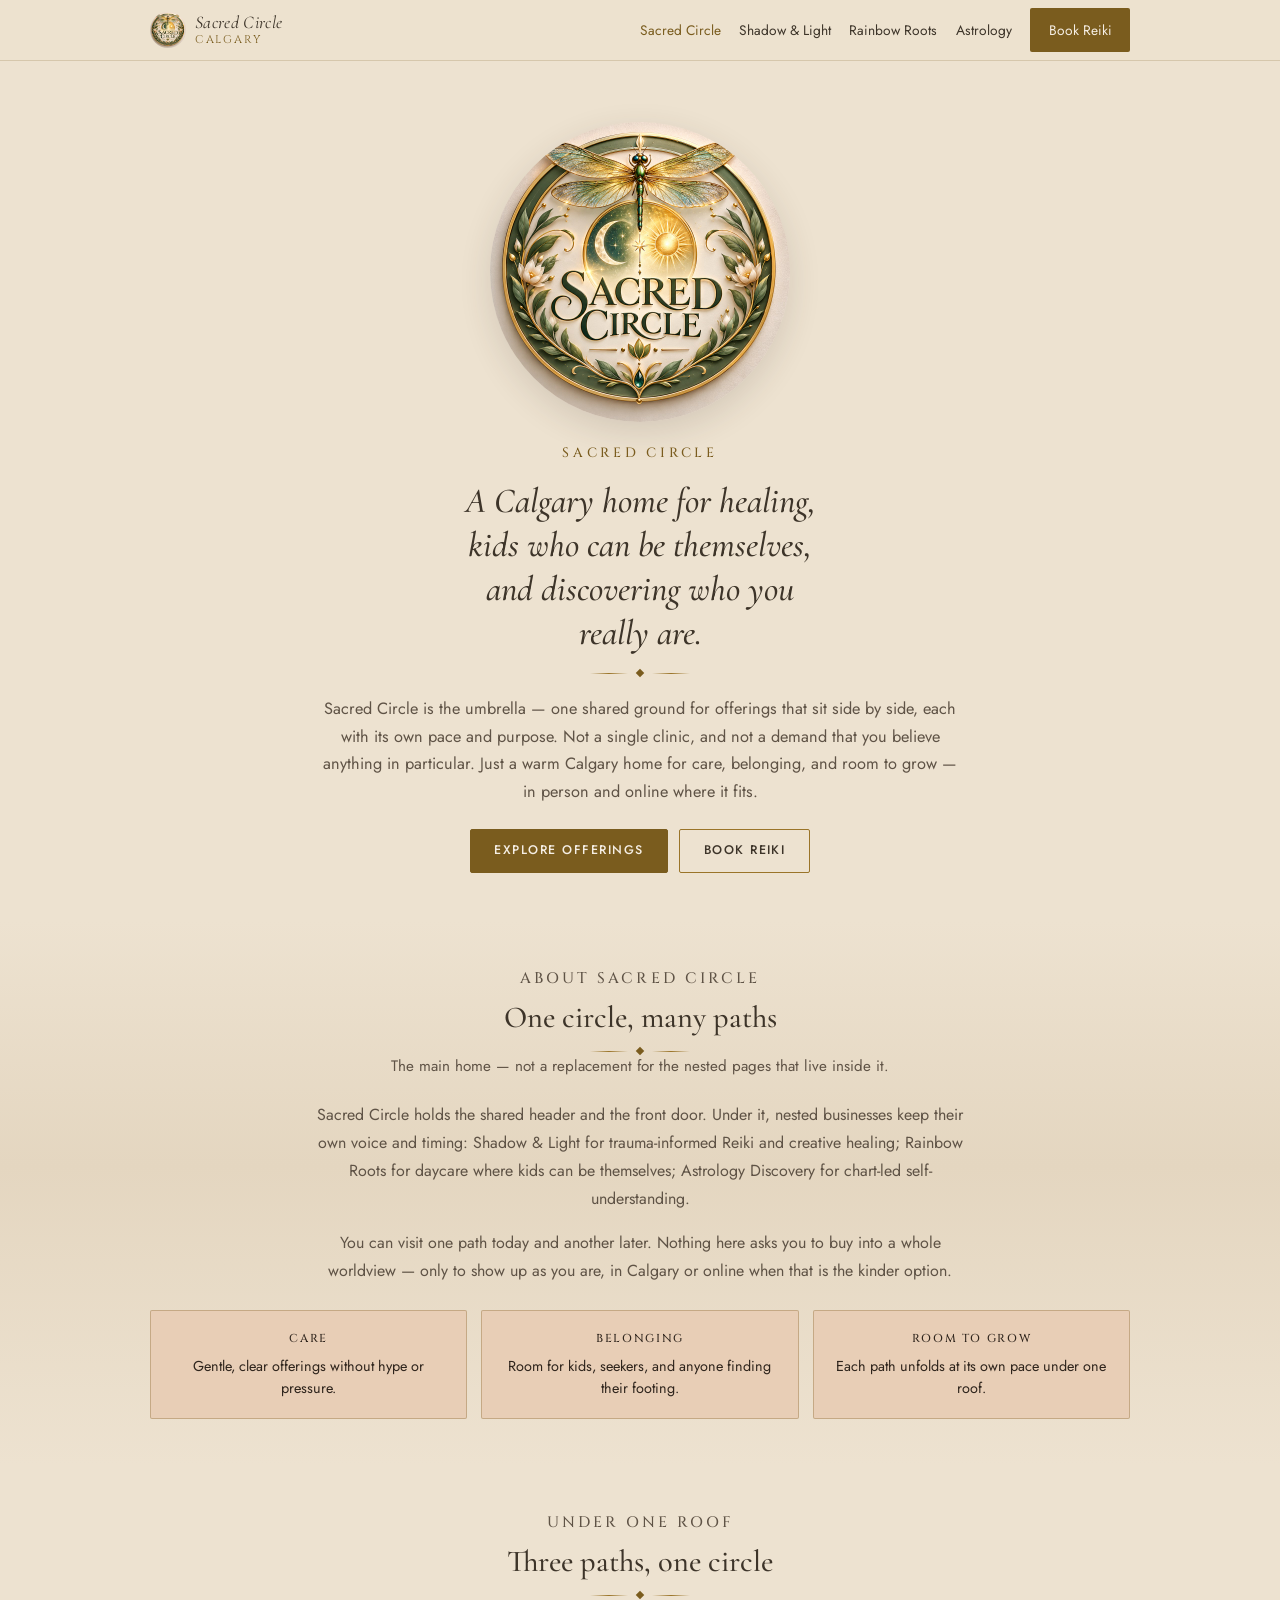
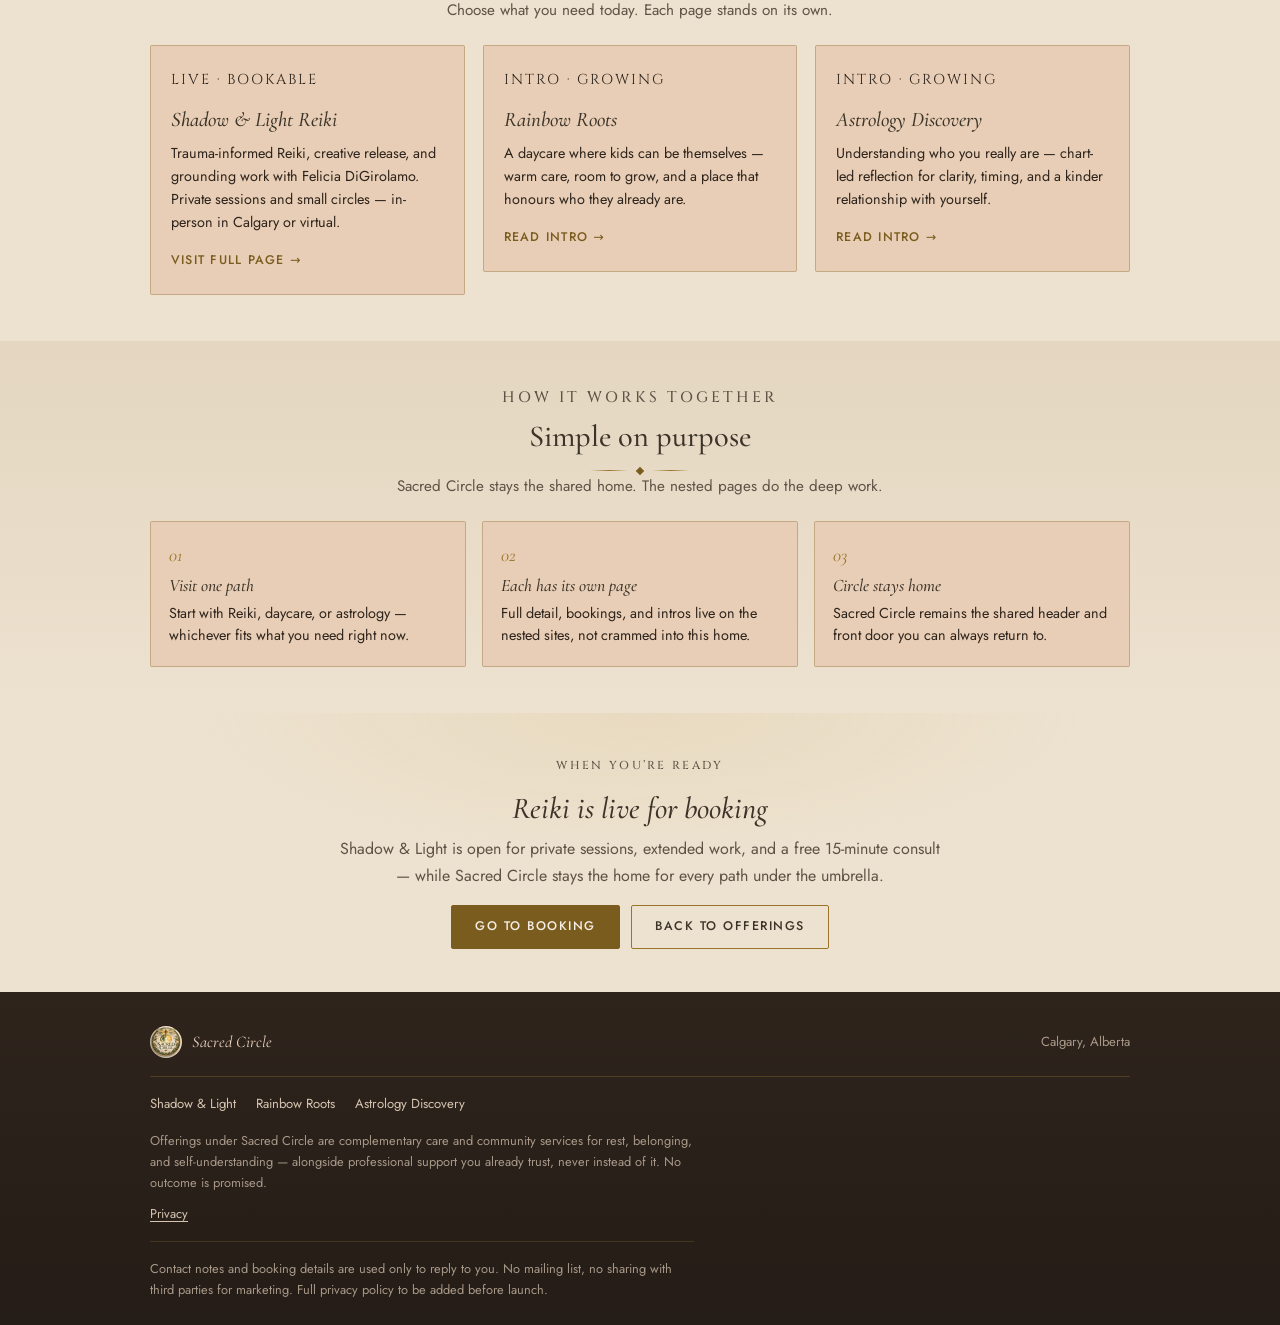
==== commit 6e3b7f26: "Document + polish Sacred Circle hub (Dragonfly Threshold) Add DESIGN.md and .impeccable design sidec" ====
--- a/index.html
+++ b/index.html
@@ -37,7 +37,7 @@
   max-width:24ch;margin:0 auto .95rem;line-height:1.25;font-weight:500;
 }
 .hub-intro{
-  max-width:40rem;margin:0 auto 1.45rem;
+  max-width:40rem;margin:1.15rem auto 1.45rem;
   color:var(--muted);font-size:1.02rem;line-height:1.7;
 }
 .hub-actions{display:flex;flex-wrap:wrap;gap:.7rem;justify-content:center;margin-top:1.15rem}
@@ -56,15 +56,15 @@
   list-style:none;padding:0;margin:1.6rem 0 0;
 }
 .value{
-  background:var(--cream);border:1px solid var(--line);border-radius:2px;
+  background:var(--cream);border:1px solid var(--line);border-radius:var(--radius);
   padding:1.15rem 1rem 1.2rem;text-align:center;
 }
 .value strong{
   display:block;font-family:var(--display);
-  font-size:.6rem;letter-spacing:.14em;text-transform:uppercase;
-  color:var(--gold-deep);font-weight:500;margin-bottom:.4rem;
-}
-.value span{display:block;color:var(--muted);font-size:.88rem;line-height:1.55}
+  font-size:.72rem;letter-spacing:.14em;text-transform:uppercase;
+  color:var(--charcoal-warm);font-weight:500;margin-bottom:.4rem;
+}
+.value span{display:block;color:var(--charcoal-warm);font-size:.9rem;line-height:1.55}
 
 .offerings{background:var(--parchment)}
 .card-grid{display:grid;grid-template-columns:repeat(3,1fr);gap:1.1rem;list-style:none;padding:0;margin:0}
@@ -72,19 +72,22 @@
   display:flex;flex-direction:column;
   background:var(--cream);
   border:1px solid var(--line);
-  border-radius:2px;padding:1.4rem 1.25rem 1.45rem;
+  border-radius:var(--radius);padding:1.4rem 1.25rem 1.45rem;
   text-decoration:none;color:inherit;
   transition:border-color .2s ease,box-shadow .2s ease;
 }
-.card:hover{border-color:var(--gold-mid);box-shadow:var(--shadow);color:inherit}
+.card:hover,.card:focus-visible{
+  border-color:var(--gold-mid);box-shadow:var(--shadow);color:inherit;
+}
+.card:focus-visible{outline:2px solid var(--gold-mid);outline-offset:3px}
 .card-status{
   font-family:var(--display);
-  font-size:.58rem;letter-spacing:.14em;text-transform:uppercase;
-  color:var(--gold-deep);margin:0 0 .45rem;
+  font-size:.7rem;letter-spacing:.14em;text-transform:uppercase;
+  color:var(--charcoal-warm);margin:0 0 .45rem;
 }
 .card-status--soon{color:var(--olive)}
 .card h3{font-size:1.3rem;margin:0 0 .55rem;font-style:italic;font-weight:500}
-.card p{color:var(--muted);font-size:.9rem;flex:1;margin:0 0 1.05rem;line-height:1.6}
+.card p{color:var(--charcoal-warm);font-size:.9rem;flex:1;margin:0 0 1.05rem;line-height:1.6}
 .card-cta{font-size:.78rem;font-weight:500;letter-spacing:.1em;text-transform:uppercase;color:var(--gold-deep)}
 
 .how{
@@ -95,7 +98,7 @@
   list-style:none;padding:0;margin:0;counter-reset:how;
 }
 .how-item{
-  background:var(--cream);border:1px solid var(--line);border-radius:2px;
+  background:var(--cream);border:1px solid var(--line);border-radius:var(--radius);
   padding:1.2rem 1.1rem 1.25rem;
 }
 .how-item::before{
@@ -105,12 +108,13 @@
   color:var(--gold-mid);display:block;margin-bottom:.3rem;
 }
 .how-item h3{font-size:1.1rem;margin:0 0 .35rem;font-style:italic;font-weight:500}
-.how-item p{color:var(--muted);font-size:.9rem;line-height:1.55;margin:0}
+.how-item p{color:var(--charcoal-warm);font-size:.9rem;line-height:1.55;margin:0}
 
 .soft-cta{
   text-align:center;padding:clamp(2rem,4.5vw,2.7rem) 0;
   background:radial-gradient(ellipse 55% 80% at 50% 0%,rgba(201,162,75,.12),transparent 65%),var(--parchment);
 }
+.soft-cta .soft-title{font-style:italic;margin:0 0 .55rem}
 .soft-cta p{max-width:38rem;margin:0 auto 1rem;color:var(--muted);line-height:1.65}
 .soft-cta .soft-actions{display:flex;flex-wrap:wrap;gap:.7rem;justify-content:center;margin-top:.2rem}
 
@@ -121,8 +125,6 @@
 </head>
 <body>
 <a class="skip" href="#main">Skip to content</a>
-<div class="grain" aria-hidden="true"></div>
-
 <header class="nav">
   <div class="nav-in">
     <a class="brand" href="index.html" aria-label="Sacred Circle, home" aria-current="page">
@@ -162,7 +164,7 @@
       <p class="hub-name">Sacred Circle</p>
       <h1 class="hub-line">A Calgary home for healing, kids who can be themselves, and discovering who you really are.</h1>
       <div class="ornament" aria-hidden="true"><i></i><b></b><i></i></div>
-      <p class="hub-intro" style="margin-top:1.15rem">
+      <p class="hub-intro">
         Sacred Circle is the umbrella — one shared ground for offerings that sit side by side, each with its own pace and purpose.
         Not a single clinic, and not a demand that you believe anything in particular. Just a warm Calgary home for care, belonging, and room to grow — in person and online where it fits.
       </p>
@@ -274,7 +276,7 @@
   <section class="soft-cta" id="book-soft">
     <div class="shell">
       <p class="eyebrow">When you’re ready</p>
-      <h2 style="font-style:italic;margin-bottom:.55rem">Reiki is live for booking</h2>
+      <h2 class="soft-title">Reiki is live for booking</h2>
       <p>
         Shadow &amp; Light is open for private sessions, extended work, and a free 15-minute consult —
         while Sacred Circle stays the home for every path under the umbrella.
--- a/assets/site.css
+++ b/assets/site.css
@@ -24,6 +24,9 @@
   /* accent overrides per page */
   --accent:var(--gold-deep);
   --accent-mid:var(--gold-mid);
+  --foot-text:#D4C4B0;
+  --foot-muted:#A89888;
+  --radius:2px;
 }
 *,*::before,*::after{box-sizing:border-box}
 html{scroll-behavior:smooth}
@@ -34,18 +37,24 @@
   line-height:1.6;
   color:var(--ink);
   background:var(--parchment);
-  overflow-x:hidden;
+  
 }
 img,svg{max-width:100%;display:block}
 ::selection{background:var(--gold);color:var(--charcoal)}
 :focus-visible{outline:2px solid var(--gold-mid);outline-offset:3px}
 .skip{
   position:absolute;left:-9999px;top:0;z-index:200;
-  background:var(--gold-deep);color:var(--cream-hi);
+  background:var(--gold-deep);color:var(--parchment-hi);
   padding:.7rem 1.1rem;font-size:.9rem;
 }
 .skip:focus{left:.5rem;top:.5rem}
+.skip:hover,.skip:focus{color:var(--parchment-hi)!important}
 .vh{position:absolute;width:1px;height:1px;padding:0;margin:-1px;overflow:hidden;clip:rect(0,0,0,0);white-space:nowrap;border:0}
+.grain{
+  position:fixed;inset:0;pointer-events:none;z-index:80;
+  opacity:0;mix-blend-mode:multiply;
+  background-image:url("data:image/svg+xml,%3Csvg xmlns='http://www.w3.org/2000/svg' width='180' height='180'%3E%3Cfilter id='n'%3E%3CfeTurbulence type='fractalNoise' baseFrequency='.85' numOctaves='4' stitchTiles='stitch'/%3E%3C/filter%3E%3Crect width='100%25' height='100%25' filter='url(%23n)'/%3E%3C/svg%3E");
+}
 .shell{width:var(--shell);margin-inline:auto}
 section{padding:clamp(2rem,4.5vw,2.85rem) 0}
 h1,h2,h3{font-family:var(--serif);font-weight:500;margin:0;color:var(--ink);line-height:1.2}
@@ -56,7 +65,7 @@
 p:last-child{margin-bottom:0}
 .eyebrow{
   font-family:var(--display);
-  font-size:.68rem;letter-spacing:.2em;text-transform:uppercase;
+  font-size:.72rem;letter-spacing:.2em;text-transform:uppercase;
   color:var(--accent);margin:0 0 .55rem;font-weight:500;
 }
 .sec-head{text-align:center;max-width:40rem;margin:0 auto 1.4rem}
@@ -64,11 +73,6 @@
 .ornament{display:flex;align-items:center;justify-content:center;gap:.55rem;margin:.75rem 0 0}
 .ornament i{display:block;width:2.4rem;height:1px;background:linear-gradient(90deg,transparent,var(--gold-mid),transparent)}
 .ornament b{width:6px;height:6px;background:var(--gold-deep);transform:rotate(45deg);flex:none}
-.grain{
-  position:fixed;inset:0;pointer-events:none;z-index:80;
-  opacity:0;mix-blend-mode:multiply;
-  background-image:url("data:image/svg+xml,%3Csvg xmlns='http://www.w3.org/2000/svg' width='180' height='180'%3E%3Cfilter id='n'%3E%3CfeTurbulence type='fractalNoise' baseFrequency='.85' numOctaves='4' stitchTiles='stitch'/%3E%3C/filter%3E%3Crect width='100%25' height='100%25' filter='url(%23n)'/%3E%3C/svg%3E");
-}
 a{color:var(--gold-deep);text-decoration-thickness:1px;text-underline-offset:3px}
 a:hover{color:var(--ink)}
 .btn{
@@ -76,13 +80,13 @@
   min-height:44px;padding:.65rem 1.45rem;
   font-family:var(--sans);font-size:.78rem;font-weight:500;
   letter-spacing:.12em;text-transform:uppercase;text-decoration:none;
-  border-radius:2px;border:1px solid transparent;cursor:pointer;
+  border-radius:var(--radius);border:1px solid transparent;cursor:pointer;
   transition:background .2s ease,color .2s ease,border-color .2s ease;
 }
-.btn-solid{background:var(--gold-deep);color:var(--cream-hi);border-color:var(--gold-deep)}
-.btn-solid:hover{background:var(--gold-mid);border-color:var(--gold-mid);color:var(--cream-hi)}
-.btn-ghost{background:transparent;color:var(--ink);border-color:var(--gold-mid)}
-.btn-ghost:hover{background:rgba(201,162,75,.14);color:var(--ink)}
+.btn-solid{background:var(--gold-deep);color:var(--parchment-hi)!important;border-color:var(--gold-deep)}
+.btn-solid:hover{background:var(--charcoal-warm);border-color:var(--charcoal-warm);color:var(--parchment-hi)!important}
+.btn-ghost{background:transparent;color:var(--ink)!important;border-color:var(--gold-mid)}
+.btn-ghost:hover{background:rgba(201,162,75,.14);color:var(--ink)!important}
 .btn-on-dark{background:var(--gold);color:var(--charcoal);border-color:var(--gold)}
 .btn-on-dark:hover{background:var(--cream-hi);border-color:var(--cream-hi);color:var(--charcoal)}
 .btn-ghost-dark{background:transparent;color:var(--cream-hi);border-color:var(--gold)}
@@ -99,7 +103,7 @@
 .brand{display:flex;align-items:center;gap:.55rem;min-height:44px;text-decoration:none;color:var(--ink)}
 .brand img{width:36px;height:36px;flex:none;border-radius:50%}
 .brand-txt{font-family:var(--serif);font-style:italic;font-size:1.12rem;letter-spacing:.02em;line-height:1.1}
-.brand-txt small{display:block;font-family:var(--display);font-style:normal;font-size:.55rem;letter-spacing:.16em;text-transform:uppercase;color:var(--gold-mid);margin-top:.1rem}
+.brand-txt small{display:block;font-family:var(--display);font-style:normal;font-size:.7rem;letter-spacing:.16em;text-transform:uppercase;color:var(--gold-deep);margin-top:.1rem}
 .biz-label{
   display:none;
   font-family:var(--display);
@@ -109,15 +113,15 @@
 .nav-links{display:flex;align-items:center;gap:1.15rem}
 .nav-links a{color:var(--ink);text-decoration:none;font-size:.86rem;display:inline-flex;align-items:center;min-height:44px;white-space:nowrap}
 .nav-links a:hover,.nav-links a[aria-current="page"]{color:var(--gold-deep)}
-.nav-cta{background:var(--gold-deep)!important;color:var(--cream-hi)!important;padding:0 1.15rem;border-radius:2px;min-height:40px}
-.nav-cta:hover{background:var(--gold-mid)!important}
+.nav-cta{background:var(--gold-deep)!important;color:var(--parchment-hi)!important;padding:0 1.15rem;border-radius:var(--radius);min-height:40px}
+.nav-cta:hover{background:var(--charcoal-warm)!important;color:var(--parchment-hi)!important}
 .burger{
   display:none;width:44px;height:44px;align-items:center;justify-content:center;
-  background:none;border:1px solid var(--line);border-radius:2px;cursor:pointer;color:var(--ink);
+  background:none;border:1px solid var(--line);border-radius:var(--radius);cursor:pointer;color:var(--ink);
 }
-.mobile-panel{display:none;border-top:1px solid var(--line-soft);background:var(--cream)}
+.mobile-panel{display:none;border-top:1px solid var(--line-soft);background:var(--cream);padding:.5rem 1rem .65rem}
 .mobile-panel a{
-  display:flex;align-items:center;min-height:48px;padding:.2rem 0;
+  display:flex;align-items:center;min-height:48px;padding:.35rem .15rem;
   color:var(--ink);text-decoration:none;border-bottom:1px solid var(--line-soft);font-size:1rem;
 }
 .mobile-panel a:last-child{border-bottom:0;font-weight:500;color:var(--gold-deep)}
@@ -139,22 +143,22 @@
 /* ---- footer ---- */
 .foot{
   background:linear-gradient(180deg,var(--charcoal-warm),var(--charcoal));
-  color:#D4C4B0;padding:2.1rem 0 1.6rem;
+  color:var(--foot-text);padding:2.1rem 0 1.6rem;
 }
 .foot-top{display:flex;justify-content:space-between;align-items:center;gap:1rem;flex-wrap:wrap;padding-bottom:1.1rem;border-bottom:1px solid rgba(201,162,75,.22)}
 .foot-brand{display:flex;align-items:center;gap:.65rem;text-decoration:none;color:var(--cream-hi)}
 .foot-brand img{width:32px;height:32px;border-radius:50%}
 .foot-brand span{font-family:var(--serif);font-style:italic;font-size:1.02rem}
-.foot-meta{font-size:.82rem;color:#A89888}
-.scope{margin:1rem 0 0;font-size:.8rem;line-height:1.65;color:#A89888;max-width:68ch}
-.foot-privacy{margin:.7rem 0 0;font-size:.8rem;color:#A89888}
-.foot-privacy a{color:#D4C4B0}
+.foot-meta{font-size:.82rem;color:var(--foot-muted)}
+.scope{margin:1rem 0 0;font-size:.8rem;line-height:1.65;color:var(--foot-muted);max-width:68ch}
+.foot-privacy{margin:.7rem 0 0;font-size:.8rem;color:var(--foot-muted)}
+.foot-privacy a{color:var(--foot-text)}
 #privacy{
   margin-top:1rem;padding-top:1rem;border-top:1px solid rgba(201,162,75,.18);
-  font-size:.8rem;line-height:1.65;color:#A89888;max-width:68ch;
+  font-size:.8rem;line-height:1.65;color:var(--foot-muted);max-width:68ch;
 }
 .foot-nav{display:flex;flex-wrap:wrap;gap:.75rem 1.25rem;margin:1rem 0 0;font-size:.82rem}
-.foot-nav a{color:#D4C4B0;text-decoration:none}
+.foot-nav a{color:var(--foot-text);text-decoration:none}
 .foot-nav a:hover{color:var(--gold)}
 
 @media (max-width:860px){
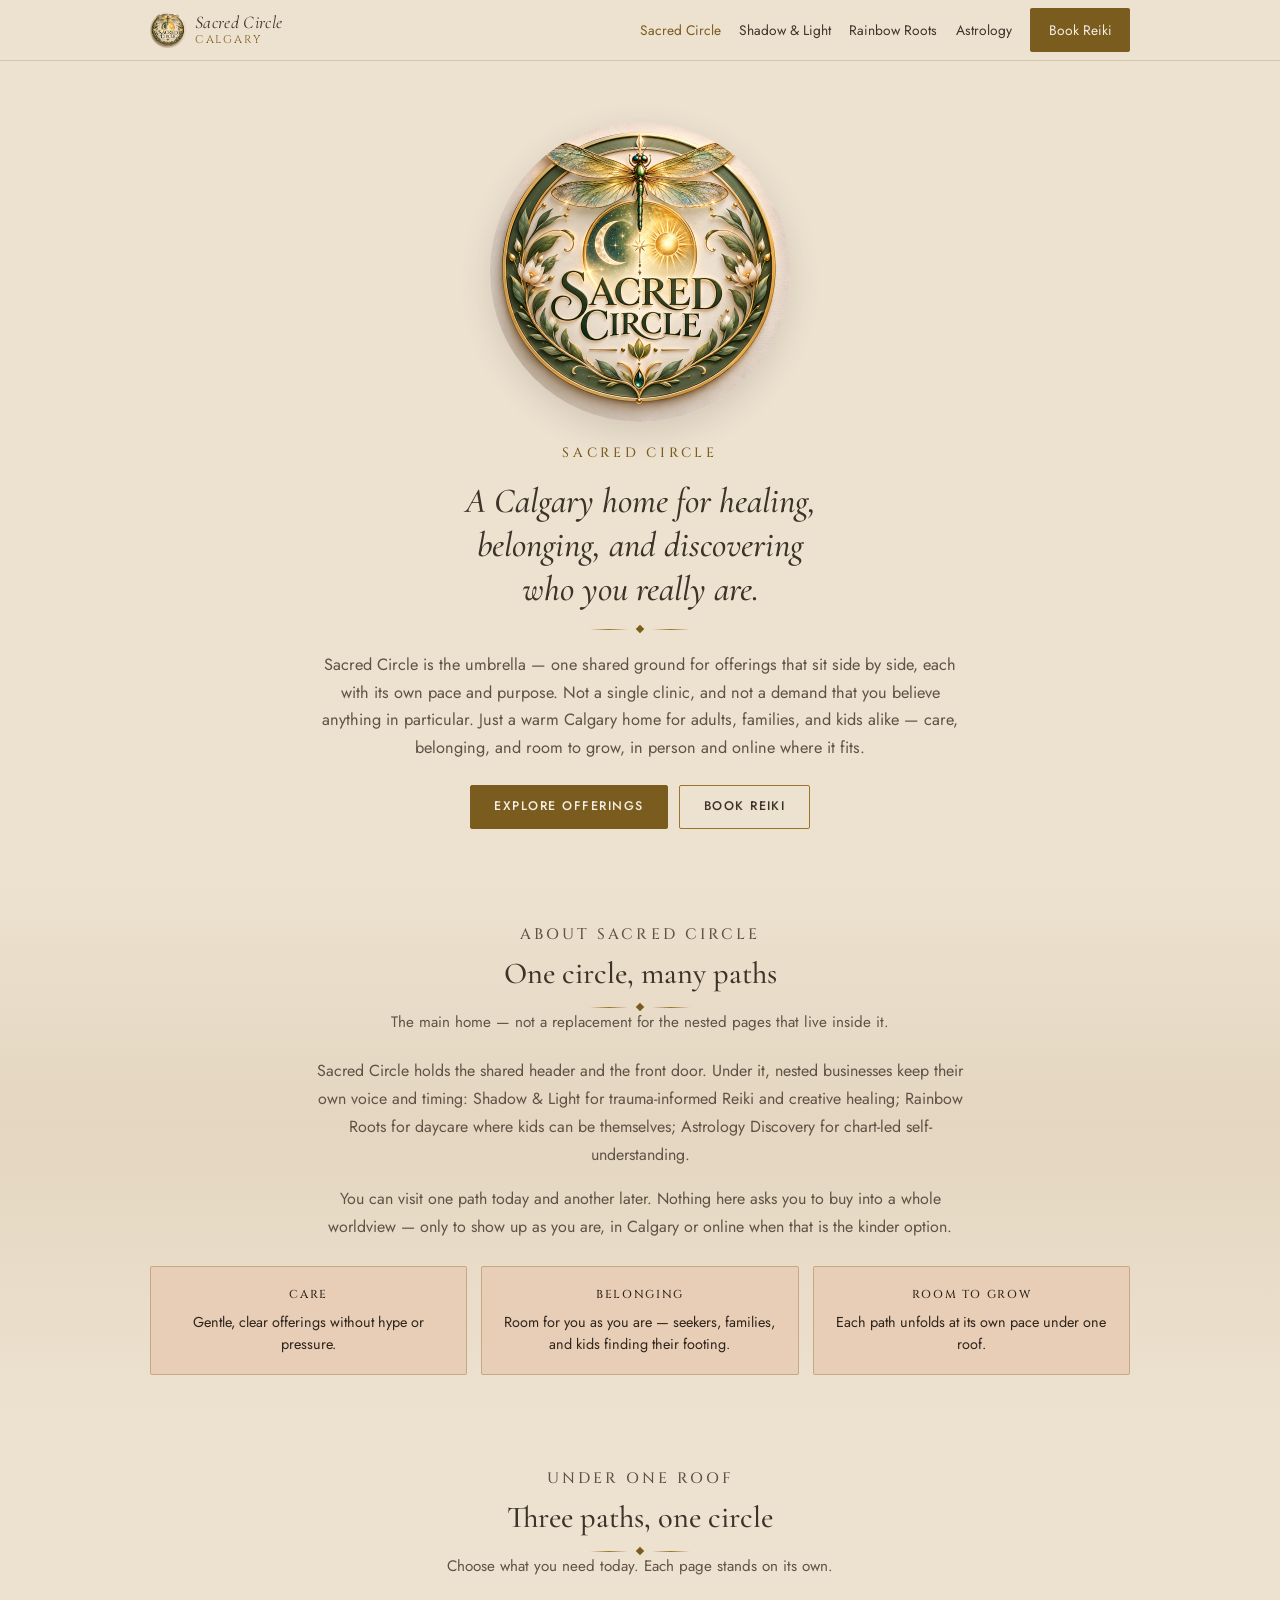
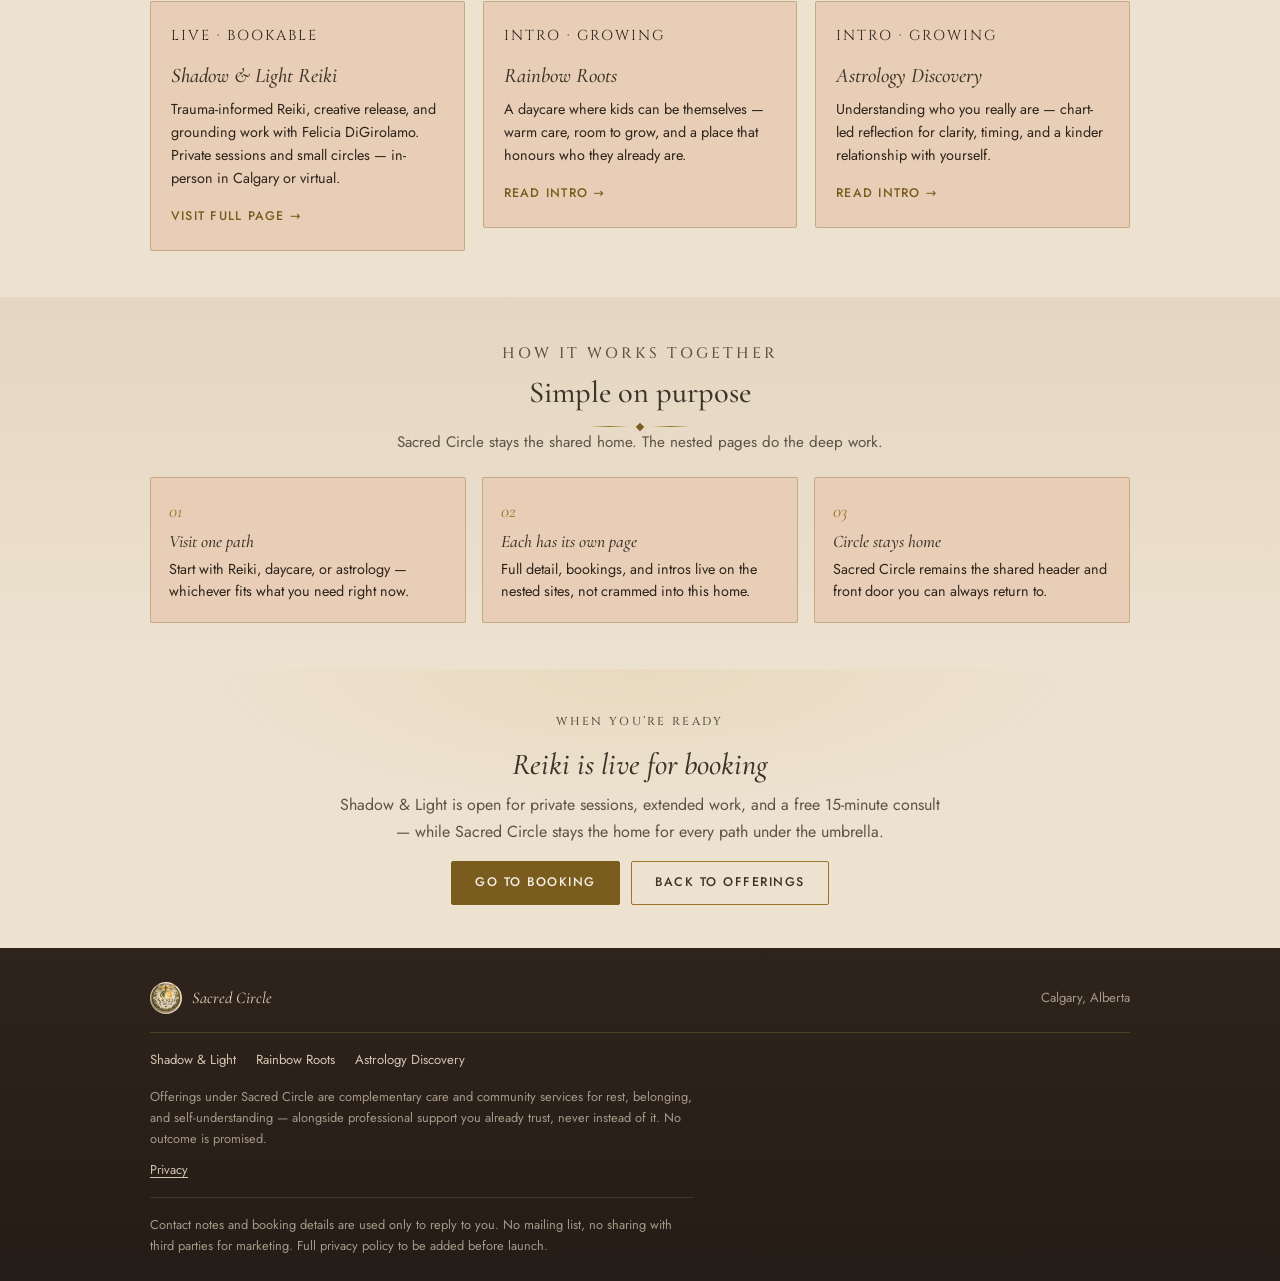
==== commit 2e99008e: "Home hero: lead with healing and belonging for all ages" ====
--- a/index.html
+++ b/index.html
@@ -3,7 +3,7 @@
 <head>
 <meta charset="utf-8">
 <meta name="viewport" content="width=device-width, initial-scale=1">
-<title>Sacred Circle — Calgary home for healing, kids &amp; self-discovery</title>
+<title>Sacred Circle — Calgary home for healing, belonging &amp; self-discovery</title>
 <meta name="description" content="Sacred Circle is a Calgary umbrella for Shadow &amp; Light Reiki, Rainbow Roots daycare, and Astrology Discovery — separate offerings under one warm home.">
 <meta name="theme-color" content="#ede2d0">
 <link rel="icon" href="assets/logo-sacred-circle-nav.jpeg" type="image/jpeg">
@@ -162,11 +162,11 @@
         <img src="assets/brand.jpeg" width="560" height="560" alt="Sacred Circle logo — circular brand mark">
       </figure>
       <p class="hub-name">Sacred Circle</p>
-      <h1 class="hub-line">A Calgary home for healing, kids who can be themselves, and discovering who you really are.</h1>
+      <h1 class="hub-line">A Calgary home for healing, belonging, and discovering who you really are.</h1>
       <div class="ornament" aria-hidden="true"><i></i><b></b><i></i></div>
       <p class="hub-intro">
         Sacred Circle is the umbrella — one shared ground for offerings that sit side by side, each with its own pace and purpose.
-        Not a single clinic, and not a demand that you believe anything in particular. Just a warm Calgary home for care, belonging, and room to grow — in person and online where it fits.
+        Not a single clinic, and not a demand that you believe anything in particular. Just a warm Calgary home for adults, families, and kids alike — care, belonging, and room to grow, in person and online where it fits.
       </p>
       <div class="hub-actions">
         <a class="btn btn-solid" href="#offerings">Explore offerings</a>
@@ -201,7 +201,7 @@
         </li>
         <li class="value">
           <strong>Belonging</strong>
-          <span>Room for kids, seekers, and anyone finding their footing.</span>
+          <span>Room for you as you are — seekers, families, and kids finding their footing.</span>
         </li>
         <li class="value">
           <strong>Room to grow</strong>
